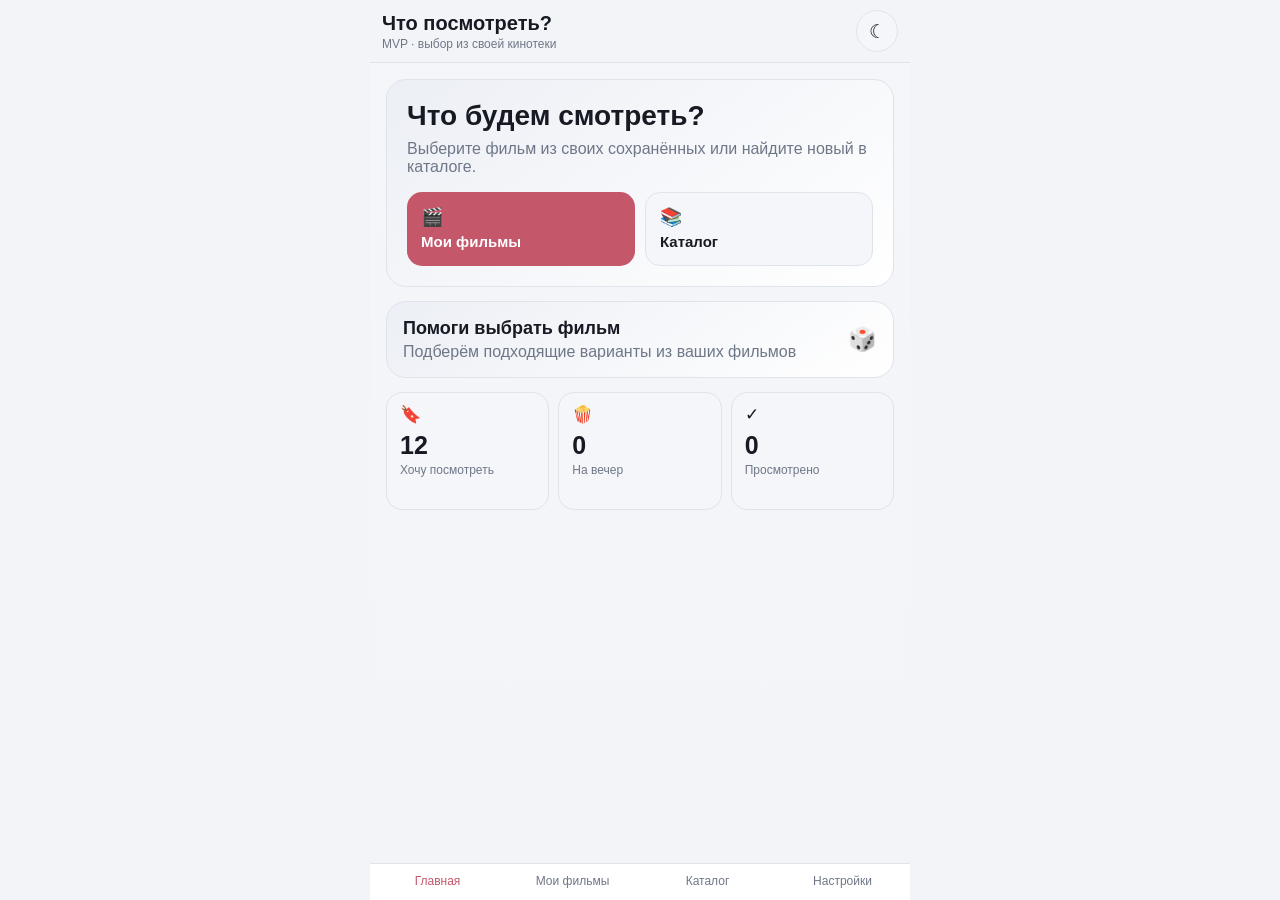
==== index.html @ a6fab8a1 "Add files via upload" ====
<!doctype html>
<html lang="ru">
<head>
<meta charset="utf-8">
<meta name="viewport" content="width=device-width,initial-scale=1,viewport-fit=cover">
<title>Что посмотреть?</title>
<style>
:root{
  --bg:#0d0f14;--panel:#171a21;--panel2:#20242d;--panel3:#262b35;
  --text:#f7f8fb;--muted:#9ca5b5;--line:#2c313c;
  --accent:#C4576A;--accentText:#ffffff;--blue:#5bc0eb;--ok:#61d98c;--danger:#ff8585;
}
html[data-theme="light"]{
  --bg:#f2f4f8;--panel:#ffffff;--panel2:#f5f6fa;--panel3:#eceff5;
  --text:#171923;--muted:#6f7787;--line:#dfe3ea;
  --accent:#C4576A;--accentText:#ffffff;--blue:#278fc4;--ok:#219a59;--danger:#d74747;
}
@media(prefers-color-scheme:light){
  html[data-theme="system"]{
    --bg:#f2f4f8;--panel:#ffffff;--panel2:#f5f6fa;--panel3:#eceff5;
    --text:#171923;--muted:#6f7787;--line:#dfe3ea;
    --accent:#C4576A;--accentText:#ffffff;--blue:#278fc4;--ok:#219a59;--danger:#d74747;
  }
}
*{box-sizing:border-box}
html,body{margin:0;min-height:100%;background:var(--bg);color:var(--text);font-family:-apple-system,BlinkMacSystemFont,"Segoe UI",Arial,sans-serif}
button,input{font:inherit}
button{cursor:pointer}
.app{max-width:540px;min-height:100vh;margin:0 auto;background:linear-gradient(180deg,var(--panel2) 0%,var(--bg) 100%)}
header{position:sticky;top:0;z-index:20;padding:10px 12px;background:color-mix(in srgb,var(--bg) 90%,transparent);backdrop-filter:blur(14px);border-bottom:1px solid var(--line)}
.topbar{display:flex;align-items:center;justify-content:space-between;gap:12px}
.brand{font-size:20px;font-weight:800}.sub{font-size:12px;color:var(--muted);margin-top:2px}
.theme-toggle{width:42px;height:42px;flex:0 0 42px;border:1px solid var(--line);border-radius:50%;background:var(--panel2);color:var(--text);font-size:19px}
main{padding:16px 16px 92px}
.screen{display:none}.screen.active{display:block}
h1,h2,h3,p{margin-top:0}
h1{font-size:28px;margin-bottom:8px}h2{font-size:24px;margin-bottom:14px}h3{font-size:18px;margin-bottom:8px}
.muted{color:var(--muted)}
.card{background:var(--panel);border:1px solid var(--line);border-radius:20px;padding:15px;margin-bottom:14px}
.hero{padding:20px;background:linear-gradient(145deg,var(--panel3),var(--panel))}
.btn{border:0;border-radius:15px;padding:13px 14px;font-weight:750;font-size:15px}
.btn.primary{background:var(--accent);color:var(--accentText)}
.btn.secondary{background:var(--panel2);color:var(--text);border:1px solid var(--line)}
.btn.full{width:100%}.btn.danger{background:transparent;color:var(--danger);border:1px solid color-mix(in srgb,var(--danger) 45%,var(--line))}
.actions{display:grid;grid-template-columns:1fr 1fr;gap:10px}
.quick-choice{display:flex;align-items:center;justify-content:space-between;gap:16px;padding:16px;background:linear-gradient(145deg,var(--panel3),var(--panel))}
.quick-choice .icon{font-size:28px}
.grid{display:grid;grid-template-columns:1fr 1fr;gap:10px}
.metric{
  width:100%;background:var(--panel2);color:var(--text);
  border:1px solid var(--line);border-radius:16px;padding:13px;
  text-align:left;cursor:pointer;
}
.metric:active{transform:scale(.985)}
.metric strong{pointer-events:none}
.metric span{pointer-events:none}
.metric strong{display:block;font-size:24px}
.nav{position:fixed;left:50%;bottom:0;transform:translateX(-50%);z-index:25;width:min(540px,100%);display:grid;grid-template-columns:repeat(4,1fr);background:color-mix(in srgb,var(--panel) 96%,transparent);backdrop-filter:blur(12px);border-top:1px solid var(--line)}
.nav button{border:0;background:transparent;color:var(--muted);padding:10px 3px 12px;font-size:12px}.nav button.active{color:var(--accent)}
.tabs{display:flex;gap:8px;overflow-x:auto;margin:0 -16px 14px;padding:0 16px 3px;scrollbar-width:none}
.tabs::-webkit-scrollbar{display:none}
.tab{flex:0 0 auto;border:1px solid var(--line);background:var(--panel2);color:var(--muted);padding:10px 14px;border-radius:999px;font-weight:700;white-space:nowrap}
.tab.active{background:var(--accent);border-color:var(--accent);color:var(--accentText)}
.searchbar{display:grid;grid-template-columns:1fr auto;gap:8px;margin-bottom:10px}
.search-wrap{position:relative}
input{width:100%;border:1px solid var(--line);background:var(--panel2);color:var(--text);border-radius:14px;padding:13px 44px 13px 13px;font-size:16px}
.clear-search{position:absolute;right:7px;top:50%;transform:translateY(-50%);width:32px;height:32px;border:0;border-radius:50%;background:transparent;color:var(--muted);font-size:22px;display:none}
.clear-search.show{display:block}
.active-filters{display:flex;gap:7px;flex-wrap:wrap;margin-bottom:12px}
.filter-pill{display:inline-flex;align-items:center;gap:6px;background:var(--panel2);border:1px solid var(--line);border-radius:999px;padding:7px 10px;font-size:12px}
.filter-pill button{border:0;background:transparent;color:var(--muted);padding:0;font-size:16px}
.movie-card{position:relative;display:grid;grid-template-columns:92px 1fr;gap:13px;align-items:start;cursor:pointer;transition:.15s ease;padding-right:48px}
.movie-card:active{transform:scale(.987)}
.poster{width:92px;aspect-ratio:2/3;border-radius:14px;padding:9px;display:flex;align-items:flex-end;font-size:12px;font-weight:800;background:linear-gradient(145deg,#40506d,#161a22);overflow:hidden}
.poster.has-image{padding:0;background:var(--panel2)}
.poster img,.detail-poster img{width:100%;height:100%;display:block;object-fit:cover}
.movie-card h3{margin-bottom:5px}
.meta{display:flex;gap:7px;flex-wrap:wrap;margin:6px 0 9px;color:var(--muted);font-size:12px}
.badge{display:inline-flex;align-items:center;gap:5px;border:1px solid var(--line);background:var(--panel2);border-radius:999px;padding:5px 8px;font-size:12px;font-weight:700}
.badge.kp{color:#D99A22}.badge.imdb{color:var(--blue)}.badge.ok{color:var(--ok)}
.status-row{display:flex;gap:7px;flex-wrap:wrap;margin-top:8px}
.result-head{display:flex;justify-content:space-between;align-items:center;gap:12px}
.empty{text-align:center;color:var(--muted);padding:28px 12px}
.detail-hero{position:relative;margin:-16px -16px 18px;height:250px;overflow:hidden;background:linear-gradient(145deg,#3b4963,#12151b)}
.detail-hero:after{content:"";position:absolute;inset:0;background:linear-gradient(180deg,transparent 25%,rgba(13,15,20,.25) 55%,var(--bg) 100%)}
.detail-poster{position:absolute;left:18px;bottom:8px;z-index:2;width:105px;aspect-ratio:2/3;border-radius:16px;padding:10px;display:flex;align-items:flex-end;font-size:12px;font-weight:800;background:linear-gradient(145deg,#4b5e7e,#171a21);border:1px solid rgba(255,255,255,.14);overflow:hidden}
.detail-poster.has-image{padding:0}
.detail-body{padding-top:3px}
.detail-title-row{display:flex;align-items:flex-start;justify-content:space-between;gap:12px}
.detail-back{position:absolute;left:18px;top:18px;z-index:4;width:48px;height:48px;border:1px solid rgba(255,255,255,.26);border-radius:50%;display:grid;place-items:center;background:rgba(23,26,33,.78);color:#fff;backdrop-filter:blur(12px);font-size:30px;line-height:1;padding:0}
.detail-back:active,.detail-sticky-back:active{transform:scale(.96)}
.detail-sticky-back{position:fixed;z-index:24;top:76px;left:max(16px,calc(50% - 254px));width:46px;height:46px;border:1px solid var(--line);border-radius:50%;display:grid;place-items:center;background:color-mix(in srgb,var(--panel) 92%,transparent);color:var(--text);backdrop-filter:blur(14px);font-size:28px;line-height:1;padding:0;opacity:0;pointer-events:none;transform:translateY(-8px);transition:opacity .16s ease,transform .16s ease}
.detail-sticky-back.show{opacity:1;pointer-events:auto;transform:translateY(0)}
@media(max-width:540px){.detail-sticky-back{left:16px}}
.bookmark-btn{width:40px;height:40px;flex:0 0 40px;border:1px solid var(--line);border-radius:50%;background:var(--panel2);color:var(--muted);display:grid;place-items:center;font-size:21px}
.bookmark-btn.saved{color:var(--accent);border-color:color-mix(in srgb,var(--accent) 55%,var(--line))}
.movie-card .bookmark-btn{position:absolute;right:10px;top:10px;width:36px;height:36px;z-index:2}
.bookmark-btn[hidden]{display:none}
.rating-links{display:flex;gap:8px;flex-wrap:wrap;margin:10px 0 14px}
.rating-link{border:1px solid var(--line);background:var(--panel2);color:var(--text);border-radius:13px;padding:9px 11px;font-weight:800;text-decoration:none}
.description{line-height:1.5}
.personal-rating{background:var(--panel2);border:1px solid var(--line);border-radius:18px;padding:15px;text-align:center;margin:14px 0;cursor:pointer}
.stars{font-size:20px;letter-spacing:1px}.stars .on{color:var(--accent)}.stars .off{color:#596170}
.external-links{display:flex;gap:8px;flex-wrap:wrap}
.external-link{display:inline-flex;align-items:center;gap:5px;text-decoration:none;color:var(--text);background:var(--panel2);border:1px solid var(--line);border-radius:999px;padding:9px 11px;font-size:13px;font-weight:700}
.rating-grid{display:grid;grid-template-columns:repeat(5,1fr);gap:7px}
.rating-grid button{border:1px solid var(--line);background:var(--panel2);color:var(--text);padding:11px 0;border-radius:11px}
.rating-grid button.active{background:var(--accent);color:var(--accentText);border-color:var(--accent)}
.toast{position:fixed;left:50%;bottom:84px;transform:translate(-50%,12px);z-index:80;display:none;opacity:0;max-width:calc(100% - 34px);padding:10px 12px 10px 14px;border-radius:13px;background:color-mix(in srgb,var(--panel3) 88%,transparent);color:var(--text);backdrop-filter:blur(12px);border:1px solid var(--line);text-align:left;transition:.2s ease;align-items:center;gap:12px}
.toast-action{border:0;background:transparent;color:var(--accent);font-weight:800;padding:5px 2px;white-space:nowrap}
.toast.show{display:block;opacity:1;transform:translate(-50%,0)}
.overlay{position:fixed;inset:0;z-index:60;display:none;background:rgba(0,0,0,.58);backdrop-filter:blur(3px)}
.overlay.open{display:block}
.sheet{position:absolute;left:0;right:0;bottom:0;max-height:90vh;overflow:auto;padding:12px 16px calc(18px + env(safe-area-inset-bottom));background:var(--panel);border-radius:28px 28px 0 0;border-top:1px solid rgba(255,255,255,.08);box-shadow:0 -18px 50px rgba(0,0,0,.36);animation:sheetIn .22s ease}
@keyframes sheetIn{from{transform:translateY(28px);opacity:.65}to{transform:translateY(0);opacity:1}}
.handle{width:42px;height:4px;border-radius:999px;background:#4f5767;margin:0 auto 14px}
.sheet-head{display:flex;align-items:center;justify-content:space-between;gap:14px;margin-bottom:10px}
.sheet-close{width:36px;height:36px;border:0;border-radius:50%;background:var(--panel2);color:var(--text);font-size:21px}
.filter-list{border:1px solid var(--line);border-radius:18px;overflow:hidden;margin:12px 0}
.filter-row{width:100%;display:flex;align-items:center;justify-content:space-between;gap:14px;border:0;border-bottom:1px solid var(--line);background:var(--panel);color:var(--text);padding:15px;text-align:left}
.filter-row:last-child{border-bottom:0}
.filter-row .value{color:var(--muted);font-size:14px;text-align:right}
.type-options{display:grid;grid-template-columns:repeat(2,1fr);gap:8px;margin:12px 0}
.choice{border:1px solid var(--line);background:var(--panel2);color:var(--text);padding:11px;border-radius:14px;font-weight:700}
.choice.active{background:var(--accent);color:var(--accentText);border-color:var(--accent)}
.sheet-actions{display:grid;grid-template-columns:.8fr 1.2fr;gap:8px;margin-top:16px}
.list-options{display:grid;gap:8px}
.list-option{width:100%;display:flex;justify-content:space-between;align-items:center;border:1px solid var(--line);background:var(--panel2);color:var(--text);border-radius:14px;padding:12px 13px;text-align:left}
.list-option.active{border-color:var(--accent);background:color-mix(in srgb,var(--accent) 10%,var(--panel2))}
.check{color:var(--accent);font-weight:900}
.year-presets{display:grid;grid-template-columns:1fr 1fr;gap:8px;margin-bottom:14px}
.year-range{display:grid;grid-template-columns:1fr 1fr;gap:10px}
.year-box label{display:block;color:var(--muted);font-size:12px;margin:0 0 6px}
.note{font-size:12px;color:var(--muted);line-height:1.45}
.catalog-item{display:grid;grid-template-columns:78px 1fr;gap:12px;align-items:start}
.catalog-item .poster{width:78px}
.theme-options{display:grid;gap:8px}
.theme-option{width:100%;display:flex;justify-content:space-between;align-items:center;border:1px solid var(--line);background:var(--panel2);color:var(--text);border-radius:14px;padding:13px}
.theme-option.active{border-color:var(--accent);background:color-mix(in srgb,var(--accent) 10%,var(--panel2))}
.confirm-text{font-size:15px;line-height:1.5;color:var(--muted)}
.enrichment-test{margin-top:14px;padding-top:14px;border-top:1px solid var(--line)}
.enrichment-test h4{margin:0 0 5px;font-size:16px}
.enrichment-status{display:none;margin-top:10px;padding:11px 12px;border:1px solid var(--line);border-radius:14px;background:var(--panel2);font-size:13px;line-height:1.45}
.enrichment-status.show{display:block}.enrichment-status.error{color:var(--danger)}
@media(max-width:380px){.actions,.grid{grid-template-columns:1fr}.searchbar{grid-template-columns:1fr}.movie-card{grid-template-columns:78px 1fr}.poster{width:78px}}

.catalog-head{display:flex;align-items:flex-start;justify-content:space-between;gap:12px;margin-bottom:12px}
.library-tabs{display:flex;gap:8px;overflow-x:auto;margin:0 -16px 14px;padding:0 16px 3px;scrollbar-width:none}
.library-tabs::-webkit-scrollbar{display:none}
.library-tab{flex:0 0 auto;border:1px solid var(--line);background:var(--panel2);color:var(--muted);padding:10px 14px;border-radius:999px;font-weight:700;white-space:nowrap}
.library-tab.active{background:var(--accent);border-color:var(--accent);color:var(--accentText)}
.library-tab[data-tab="watched"]:not(.active){opacity:.62}
.catalog-card{position:relative;display:grid;grid-template-columns:82px 1fr;gap:12px;align-items:start;cursor:pointer;padding-right:48px}
.catalog-card .poster{width:82px}
.catalog-card:active{transform:scale(.987)}
.bookmark-svg{width:20px;height:20px;display:block}
.bookmark-btn.saved .bookmark-svg path{fill:currentColor}
.bookmark-btn:not(.saved) .bookmark-svg path{fill:none}
.similar-section{margin-top:18px}
.similar-strip{display:flex;gap:10px;overflow-x:auto;margin:0 -16px;padding:0 16px 6px;scrollbar-width:none}
.similar-strip::-webkit-scrollbar{display:none}
.similar-card{position:relative;flex:0 0 132px;background:var(--panel);border:1px solid var(--line);border-radius:17px;padding:9px;cursor:pointer}
.similar-card .poster{width:100%;aspect-ratio:2/3;margin-bottom:9px}
.similar-card h4{font-size:14px;line-height:1.25;margin:0 0 6px}
.similar-card .bookmark-btn{position:absolute;right:14px;top:14px;width:34px;height:34px;background:color-mix(in srgb,var(--panel) 86%,transparent)}
.similar-meta{font-size:12px;color:var(--muted)}
.catalog-note{font-size:13px;color:var(--muted);line-height:1.4}
.toast.show{display:flex}


.bookmark-btn{
  width:40px;height:40px;flex:0 0 40px;
  border:0;background:transparent;color:var(--muted);
  display:grid;place-items:center;padding:0;
}
.bookmark-btn.saved{color:var(--accent)}
.movie-card .bookmark-btn,
.catalog-card .bookmark-btn{
  position:absolute;right:8px;top:8px;width:40px;height:40px;z-index:2;
}
.bookmark-btn:active{transform:scale(.92)}
.bookmark-svg{width:23px;height:23px;display:block}
.bookmark-svg path{stroke-width:1.7}
.list-description{
  margin:8px 0 0;color:var(--muted);
  display:-webkit-box;-webkit-line-clamp:2;-webkit-box-orient:vertical;
  overflow:hidden;line-height:1.4;
}
.genre-line{font-size:12px;color:var(--muted);margin-top:4px}
.catalog-card{
  position:relative;display:grid;grid-template-columns:92px 1fr;
  gap:13px;align-items:start;cursor:pointer;transition:.15s ease;padding-right:48px;
}
.catalog-card .poster{width:92px}
.catalog-card:active{transform:scale(.987)}
.similar-card .genre-line{min-height:30px;line-height:1.3;margin-top:5px}


.home-destinations{margin-top:16px}.home-destination{min-height:74px;display:flex;flex-direction:column;align-items:flex-start;justify-content:center;gap:7px;text-align:left}.home-destination-icon{font-size:23px;line-height:1}.home-status-grid{display:grid;grid-template-columns:repeat(3,minmax(0,1fr));gap:9px}.home-status-card{min-height:118px;display:flex;flex-direction:column;justify-content:flex-start;align-items:flex-start;gap:5px}.home-status-card strong{font-size:25px;line-height:1.05;margin-top:3px}.home-status-card .muted{font-size:12px;line-height:1.25}.home-status-icon{min-height:24px;font-size:20px;line-height:1}@media(max-width:390px){.home-status-grid{grid-template-columns:1fr}.home-status-card{min-height:auto;display:grid;grid-template-columns:28px 42px 1fr;align-items:center;padding:13px}.home-status-card strong{margin:0}}

/* Home interaction polish */
.home-destination,
.quick-choice,
.home-status-card{
  transition:
    transform .16s ease,
    background-color .16s ease,
    border-color .16s ease,
    box-shadow .16s ease;
  -webkit-tap-highlight-color:transparent;
}

.home-destination-icon{
  font-size:18px;
  line-height:1;
  min-height:18px;
}

.home-status-icon{
  font-size:17px;
  line-height:1;
  min-height:18px;
}

.quick-choice .icon{
  font-size:23px;
  line-height:1;
}

.home-destination:active,
.quick-choice:active,
.home-status-card:active{
  transform:scale(.985);
  background:color-mix(in srgb,var(--accent) 8%,var(--panel2));
  border-color:color-mix(in srgb,var(--accent) 42%,var(--line));
}

@media(hover:hover){
  .home-destination:hover,
  .quick-choice:hover,
  .home-status-card:hover{
    background:color-mix(in srgb,var(--accent) 7%,var(--panel2));
    border-color:color-mix(in srgb,var(--accent) 34%,var(--line));
    box-shadow:0 8px 22px color-mix(in srgb,var(--accent) 10%,transparent);
    transform:translateY(-1px);
  }
}

@media(prefers-reduced-motion:reduce){
  .home-destination,
  .quick-choice,
  .home-status-card{
    transition:none;
  }
}


/* Kinopoisk import */
.library-head{display:flex;align-items:flex-start;justify-content:space-between;gap:12px;margin-bottom:12px}
.library-head h2{margin-bottom:0}
.import-launch{flex:0 0 auto;padding:10px 12px;border-radius:13px;font-size:13px}
.import-form{display:grid;gap:10px;margin-top:12px}
.import-status{display:none;margin-top:12px;padding:12px 13px;border:1px solid var(--line);border-radius:14px;background:var(--panel2);font-size:13px;line-height:1.45}
.import-status.show{display:block}
.import-status.error{color:var(--danger);border-color:color-mix(in srgb,var(--danger) 42%,var(--line))}
.import-progress{display:none;align-items:center;gap:10px;margin-top:12px;color:var(--muted);font-size:13px}
.import-progress.show{display:flex}
.import-spinner{width:18px;height:18px;border:2px solid var(--line);border-top-color:var(--accent);border-radius:50%;animation:importSpin .8s linear infinite}
@keyframes importSpin{to{transform:rotate(360deg)}}
.enrichment-test{margin-top:14px;padding-top:14px;border-top:1px solid var(--line)}
.enrichment-test h4{margin:0 0 5px;font-size:16px}
.enrichment-status{display:none;margin-top:10px;padding:11px 12px;border:1px solid var(--line);border-radius:14px;background:var(--panel2);font-size:13px;line-height:1.45}
.enrichment-status.show{display:block}.enrichment-status.error{color:var(--danger)}
@media(max-width:380px){.library-head{align-items:center}.import-launch{padding:10px;font-size:12px}}

</style>
</head>
<body>
<div class="app">
<header>
  <div class="topbar">
    <div>
      <div class="brand">Что посмотреть?</div>
      <div class="sub">MVP · выбор из своей кинотеки</div>
    </div>
    <button id="quickThemeToggle" class="theme-toggle" aria-label="Переключить тему">☾</button>
  </div>
</header>

<main>
<section id="home" class="screen active">
  <div class="card hero">
    <h1>Что будем смотреть?</h1>
    <p class="muted">Выберите фильм из своих сохранённых или найдите новый в каталоге.</p>
    <div class="actions home-destinations">
      <button class="btn primary home-destination" data-go="library"><span class="home-destination-icon">🎬</span><span>Мои фильмы</span></button>
      <button class="btn secondary home-destination" data-go="catalog"><span class="home-destination-icon">📚</span><span>Каталог</span></button>
    </div>
  </div>
  <button id="quickChoiceBtn" class="card quick-choice" style="width:100%;color:var(--text);text-align:left;border:1px solid var(--line)">
    <div><h3 style="margin-bottom:4px">Помоги выбрать фильм</h3><div class="muted">Подберём подходящие варианты из ваших фильмов</div></div>
    <div class="icon">🎲</div>
  </button>
  <div class="home-status-grid">
    <button class="metric home-status-card" data-home-library-tab="watchlist"><span class="home-status-icon">🔖</span><strong id="watchlistCount">0</strong><span class="muted">Хочу посмотреть</span></button>
    <button class="metric home-status-card" data-home-library-tab="tonight"><span class="home-status-icon">🍿</span><strong id="tonightCount">0</strong><span class="muted">На вечер</span></button>
    <button class="metric home-status-card" data-home-library-tab="watched"><span class="home-status-icon">✓</span><strong id="watchedCount">0</strong><span class="muted">Просмотрено</span></button>
  </div>
</section>

<section id="library" class="screen">
  <div class="library-head">
    <h2>Мои фильмы</h2>
    <button id="openImport" class="btn secondary import-launch">Импорт</button>
  </div>
  <div class="library-tabs">
    <button class="library-tab active" data-tab="watchlist">Хочу посмотреть</button>
    <button class="library-tab" data-tab="tonight">На вечер</button>
    <button class="library-tab" data-tab="watched">Просмотрено</button>
  </div>

  <div class="searchbar">
    <div class="search-wrap">
      <input id="searchInput" placeholder="Поиск по названию">
      <button id="clearSearch" class="clear-search" aria-label="Очистить поиск">×</button>
    </div>
    <button id="openFilters" class="btn secondary">Фильтры <span id="filterCount"></span></button>
  </div>

  <div id="activeFilters" class="active-filters"></div>

  <div class="card result-head">
    <div>
      <strong id="resultCount">Найдено 0 фильмов</strong>
      <div class="note">По вашим фильмам</div>
    </div>
  </div>

  <div id="movieList"></div>
</section>

<button id="detailStickyBack" class="detail-sticky-back" aria-label="Вернуться назад">←</button>

<section id="detail" class="screen">
  <div class="detail-hero" id="detailBackdrop">
    <button id="detailHeroBack" class="detail-back" aria-label="Вернуться назад">←</button>
    <div class="detail-poster" id="detailPoster">ФИЛЬМ</div>
  </div>
  <div class="detail-body">
    <div class="detail-title-row">
      <h2 id="detailTitle">Название</h2>
      <button id="detailBookmarkBtn" class="bookmark-btn" aria-label="Добавить в «Хочу посмотреть»"></button>
    </div>
    <div id="detailMeta" class="meta"></div>
    <div class="rating-links">
      <a id="kpLink" class="rating-link" target="_blank" rel="noopener">КП 0.0</a>
      <a id="imdbLink" class="rating-link" target="_blank" rel="noopener">IMDb 0.0</a>
    </div>
    <p id="detailDesc" class="description"></p>
    <div id="detailStatus" class="status-row"></div>

    <div id="personalRating" class="personal-rating" style="display:none">
      <div class="note">Моя оценка</div>
      <div id="personalStars" class="stars" style="margin-top:5px"></div>
      <div id="personalRatingValue" style="font-size:22px;font-weight:800;margin-top:6px"></div>
      <div class="note" style="margin-top:4px">Нажмите, чтобы изменить</div>
    </div>

    <button id="tonightBtn" class="btn primary full" style="margin-top:14px">🌙 На вечер</button>
    <button id="cancelTonightBtn" class="btn secondary full" style="display:none;margin-top:8px">Отменить выбор</button>
    <button id="markWatchedBtn" class="btn primary full" style="display:none;margin-top:8px">✓ Отметить просмотренным</button>

    <div class="card" style="margin-top:16px">
      <h3>Подробнее</h3>
      <div class="external-links">
        <a id="kpMoreLink" class="external-link" target="_blank" rel="noopener">Кинопоиск ↗</a>
        <a id="imdbMoreLink" class="external-link" target="_blank" rel="noopener">IMDb ↗</a>
        <a id="trailerLink" class="external-link" target="_blank" rel="noopener">Трейлер ↗</a>
      </div>
    </div>

    <section class="similar-section">
      <h3>Похожие фильмы</h3>
      <div id="similarList" class="similar-strip"></div>
    </section>

    <button id="detailReturnBtn" class="btn secondary full">Вернуться назад</button>
  </div>
</section>

<section id="catalog" class="screen">
  <div class="catalog-head">
    <div>
      <h2 style="margin-bottom:4px">Каталог</h2>
      <div class="catalog-note">Найдите фильм или сериал и добавьте его в «Мои фильмы».</div>
    </div>
  </div>

  <div class="searchbar">
    <div class="search-wrap">
      <input id="catalogSearchInput" placeholder="Найти фильм или сериал">
      <button id="clearCatalogSearch" class="clear-search" aria-label="Очистить поиск">×</button>
    </div>
    <button id="openCatalogFilters" class="btn secondary">Фильтры <span id="catalogFilterCount"></span></button>
  </div>

  <div id="catalogActiveFilters" class="active-filters"></div>

  <div class="card result-head">
    <div>
      <strong id="catalogResultCount">Найдено 0 фильмов</strong>
      <div class="note">По общему каталогу</div>
    </div>
  </div>

  <div id="catalogList"></div>
</section>

<section id="rate" class="screen">
  <h2>Оценить фильм</h2>
  <div class="card">
    <h3 id="rateTitle">Название</h3>
    <p class="muted">Поставьте личную оценку по десятибалльной шкале.</p>
    <div id="ratingGrid" class="rating-grid"></div>
    <div id="ratingPreview" class="personal-rating" style="display:none">
      <div id="ratingStars" class="stars"></div>
      <div id="ratingValue" style="font-size:22px;font-weight:800;margin-top:6px"></div>
    </div>
    <button id="saveRatingBtn" class="btn primary full" style="margin-top:12px">Сохранить</button>
    <button id="cancelRatingBtn" class="btn secondary full" style="margin-top:8px">Отмена</button>
  </div>
</section>
</main>

<nav class="nav">
  <button data-screen="home" class="active">Главная</button>
  <button data-screen="library">Мои фильмы</button>
  <button data-screen="catalog">Каталог</button>
  <button id="settingsBtn">Настройки</button>
</nav>

<div id="filterOverlay" class="overlay">
  <div class="sheet">
    <div class="handle"></div>
    <div class="sheet-head">
      <div>
        <h3 style="margin-bottom:3px">Фильтры</h3>
        <div class="note">Настройте выбор из списка</div>
      </div>
      <button class="sheet-close" data-close="filterOverlay">×</button>
    </div>

    <div class="type-options" id="typeOptions">
      <button class="choice active" data-value="all">Все типы</button>
      <button class="choice" data-value="film">Фильмы</button>
      <button class="choice" data-value="series">Сериалы</button>
      <button class="choice" data-value="mini">Мини-сериалы</button>
    </div>

    <div class="filter-list">
      <button class="filter-row" id="openGenres">
        <span>Жанры</span><span class="value" id="genreValue">Не выбраны ›</span>
      </button>
      <button class="filter-row" id="openRatingFilter">
        <span>Рейтинг Кинопоиска</span><span class="value" id="ratingFilterValue">От 6.0 ›</span>
      </button>
      <button class="filter-row" id="openYearFilter">
        <span>Год выпуска</span><span class="value" id="yearFilterValue">Любой ›</span>
      </button>
    </div>

    <div class="sheet-actions">
      <button id="resetFilters" class="btn secondary">Сбросить</button>
      <button id="applyFilters" class="btn primary">Показать <span id="previewCount">0</span></button>
    </div>
  </div>
</div>

<div id="genreOverlay" class="overlay">
  <div class="sheet">
    <div class="handle"></div>
    <div class="sheet-head">
      <div><h3 style="margin-bottom:3px">Жанры</h3><div class="note">Можно выбрать несколько</div></div>
      <button class="sheet-close" data-close="genreOverlay">×</button>
    </div>
    <input id="genreSearch" placeholder="Поиск жанра" style="margin-bottom:12px">
    <div id="genreList" class="list-options"></div>
    <button id="saveGenres" class="btn primary full" style="margin-top:14px">Готово</button>
  </div>
</div>

<div id="ratingOverlay" class="overlay">
  <div class="sheet">
    <div class="handle"></div>
    <div class="sheet-head">
      <div><h3 style="margin-bottom:3px">Минимальный рейтинг</h3><div class="note">Источник — Кинопоиск</div></div>
      <button class="sheet-close" data-close="ratingOverlay">×</button>
    </div>
    <div id="ratingFilterList" class="list-options"></div>
  </div>
</div>

<div id="yearOverlay" class="overlay">
  <div class="sheet">
    <div class="handle"></div>
    <div class="sheet-head">
      <div><h3 style="margin-bottom:3px">Год выпуска</h3><div class="note">Быстрый вариант или точный диапазон</div></div>
      <button class="sheet-close" data-close="yearOverlay">×</button>
    </div>

    <div id="yearPresets" class="year-presets"></div>

    <div class="card" style="margin:0">
      <h3>Свой диапазон</h3>
      <div class="year-range">
        <div class="year-box">
          <label for="yearFrom">От</label>
          <input id="yearFrom" inputmode="numeric" placeholder="1990">
        </div>
        <div class="year-box">
          <label for="yearTo">До</label>
          <input id="yearTo" inputmode="numeric" placeholder="2026">
        </div>
      </div>
      <button id="saveYearRange" class="btn primary full" style="margin-top:12px">Применить диапазон</button>
    </div>
  </div>
</div>



<div id="importOverlay" class="overlay">
  <div class="sheet">
    <div class="handle"></div>
    <div class="sheet-head">
      <div><h3 style="margin-bottom:3px">Импорт из Кинопоиска</h3><div class="note">Добавим фильмы из публичного списка «Буду смотреть»</div></div>
      <button class="sheet-close" data-close="importOverlay">×</button>
    </div>
    <div class="import-form">
      <input id="kinopoiskImportUrl" inputmode="url" autocomplete="url" value="https://www.kinopoisk.ru/user/1555709/movies/list/type/3575/" placeholder="Ссылка на публичный список">
      <button id="startKinopoiskImport" class="btn primary full">Импортировать</button>
    </div>
    <div id="importProgress" class="import-progress"><span class="import-spinner"></span><span id="importProgressText">Запускаем импорт…</span></div>
    <div id="importStatus" class="import-status"></div>
    <p class="note" style="margin:12px 2px 0">Первый полный импорт может занять 7–10 минут. Не закрывайте страницу; если импорт прервётся, приложение продолжит с сохранённого места. Логин и пароль не требуются.</p>
    <div class="enrichment-test">
      <h4>Тест полных карточек</h4>
      <p class="note">Загрузим постеры, описания, жанры и рейтинги только для 30 импортированных позиций. Это проверка поставщика данных, а не массовая загрузка всей кинотеки.</p>
      <button id="startEnrichmentTest" class="btn secondary full">Загрузить данные для 30 фильмов</button>
      <div id="enrichmentStatus" class="enrichment-status"></div>
    </div>
  </div>
</div>

<div id="settingsOverlay" class="overlay">
  <div class="sheet">
    <div class="handle"></div>
    <div class="sheet-head">
      <div><h3 style="margin-bottom:3px">Оформление</h3><div class="note">Выберите удобную тему</div></div>
      <button class="sheet-close" data-close="settingsOverlay">×</button>
    </div>
    <div class="theme-options">
      <button class="theme-option" data-theme-choice="system"><span>Как на устройстве</span><span class="check"></span></button>
      <button class="theme-option" data-theme-choice="light"><span>Светлая</span><span class="check"></span></button>
      <button class="theme-option" data-theme-choice="dark"><span>Тёмная</span><span class="check"></span></button>
    </div>
  </div>
</div>

<div id="toast" class="toast" aria-live="polite"><span id="toastText"></span><button id="toastAction" class="toast-action" hidden></button></div>
</div>

<script>
const seedMovies=[
{id:'m1',title:'Синистер',type:'film',genres:['Ужасы','Триллер'],kp:7.0,imdb:6.8,year:2012,time:'1 ч 50 мин',desc:'Писатель переезжает с семьёй в новый дом и обнаруживает старые записи жестоких убийств.',kpUrl:'https://www.kinopoisk.ru/index.php?kp_query=%D0%A1%D0%B8%D0%BD%D0%B8%D1%81%D1%82%D0%B5%D1%80',imdbUrl:'https://www.imdb.com/title/tt1922777/',trailer:'https://www.youtube.com/results?search_query=Синистер+трейлер'},
{id:'m2',title:'Два, три, демон, приди!',type:'film',genres:['Ужасы','Триллер'],kp:7.2,imdb:7.1,year:2023,time:'1 ч 35 мин',desc:'Подростки находят способ вызывать духов с помощью загадочной руки, но нарушают правила.',kpUrl:'https://www.kinopoisk.ru/index.php?kp_query=%D0%94%D0%B2%D0%B0%2C%20%D1%82%D1%80%D0%B8%2C%20%D0%B4%D0%B5%D0%BC%D0%BE%D0%BD%2C%20%D0%BF%D1%80%D0%B8%D0%B4%D0%B8%21',imdbUrl:'https://www.imdb.com/title/tt10638522/',trailer:'https://www.youtube.com/results?search_query=Два+три+демон+приди+трейлер'},
{id:'m3',title:'Чёрный телефон',type:'film',genres:['Ужасы','Триллер'],kp:7.1,imdb:6.9,year:2021,time:'1 ч 43 мин',desc:'Похищенный мальчик слышит голоса прежних жертв через отключённый телефон.',kpUrl:'https://www.kinopoisk.ru/index.php?kp_query=%D0%A7%D1%91%D1%80%D0%BD%D1%8B%D0%B9%20%D1%82%D0%B5%D0%BB%D0%B5%D1%84%D0%BE%D0%BD',imdbUrl:'https://www.imdb.com/title/tt7144666/',trailer:'https://www.youtube.com/results?search_query=Чёрный+телефон+трейлер'},
{id:'m4',title:'Интерстеллар',type:'film',genres:['Фантастика','Драма'],kp:8.7,imdb:8.7,year:2014,time:'2 ч 49 мин',desc:'Команда исследователей отправляется через космос в поисках нового дома для человечества.',kpUrl:'https://www.kinopoisk.ru/index.php?kp_query=%D0%98%D0%BD%D1%82%D0%B5%D1%80%D1%81%D1%82%D0%B5%D0%BB%D0%BB%D0%B0%D1%80',imdbUrl:'https://www.imdb.com/title/tt0816692/',trailer:'https://www.youtube.com/results?search_query=Интерстеллар+трейлер'},
{id:'m5',title:'Достать ножи',type:'film',genres:['Детектив','Комедия'],kp:8.1,imdb:7.9,year:2019,time:'2 ч 10 мин',desc:'Частный детектив расследует загадочную смерть главы большой семьи.',kpUrl:'https://www.kinopoisk.ru/index.php?kp_query=%D0%94%D0%BE%D1%81%D1%82%D0%B0%D1%82%D1%8C%20%D0%BD%D0%BE%D0%B6%D0%B8',imdbUrl:'https://www.imdb.com/title/tt8946378/',trailer:'https://www.youtube.com/results?search_query=Достать+ножи+трейлер'},
{id:'m6',title:'Паразиты',type:'film',genres:['Триллер','Драма'],kp:8.1,imdb:8.5,year:2019,time:'2 ч 12 мин',desc:'Бедная семья постепенно внедряется в жизнь обеспеченных людей.',kpUrl:'https://www.kinopoisk.ru/index.php?kp_query=%D0%9F%D0%B0%D1%80%D0%B0%D0%B7%D0%B8%D1%82%D1%8B',imdbUrl:'https://www.imdb.com/title/tt6751668/',trailer:'https://www.youtube.com/results?search_query=Паразиты+трейлер'},
{id:'m7',title:'Убийства в одном здании',type:'series',genres:['Комедия','Детектив'],kp:8.0,imdb:8.1,year:2021,time:'4 сезона',desc:'Трое соседей расследуют убийство и записывают собственный подкаст.',kpUrl:'https://www.kinopoisk.ru/index.php?kp_query=%D0%A3%D0%B1%D0%B8%D0%B9%D1%81%D1%82%D0%B2%D0%B0%20%D0%B2%20%D0%BE%D0%B4%D0%BD%D0%BE%D0%BC%20%D0%B7%D0%B4%D0%B0%D0%BD%D0%B8%D0%B8',imdbUrl:'https://www.imdb.com/title/tt12851524/',trailer:'https://www.youtube.com/results?search_query=Убийства+в+одном+здании+трейлер'},
{id:'m8',title:'Тьма',type:'series',genres:['Фантастика','Триллер'],kp:8.1,imdb:8.7,year:2017,time:'3 сезона',desc:'Исчезновение ребёнка раскрывает тайны нескольких поколений небольшого города.',kpUrl:'https://www.kinopoisk.ru/index.php?kp_query=%D0%A2%D1%8C%D0%BC%D0%B0',imdbUrl:'https://www.imdb.com/title/tt5753856/',trailer:'https://www.youtube.com/results?search_query=Тьма+сериал+трейлер'},
{id:'m9',title:'Чернобыль',type:'mini',genres:['Драма'],kp:8.8,imdb:9.3,year:2019,time:'5 серий',desc:'История аварии на Чернобыльской АЭС и людей, которые боролись с её последствиями.',kpUrl:'https://www.kinopoisk.ru/index.php?kp_query=%D0%A7%D0%B5%D1%80%D0%BD%D0%BE%D0%B1%D1%8B%D0%BB%D1%8C',imdbUrl:'https://www.imdb.com/title/tt7366338/',trailer:'https://www.youtube.com/results?search_query=Чернобыль+сериал+трейлер'},
{id:'m10',title:'Оленёнок',type:'mini',genres:['Драма','Триллер'],kp:7.4,imdb:7.7,year:2024,time:'7 серий',desc:'Случайная доброта превращается в навязчивое преследование.',kpUrl:'https://www.kinopoisk.ru/index.php?kp_query=%D0%9E%D0%BB%D0%B5%D0%BD%D1%91%D0%BD%D0%BE%D0%BA',imdbUrl:'https://www.imdb.com/title/tt13649112/',trailer:'https://www.youtube.com/results?search_query=Оленёнок+сериал+трейлер'},
{id:'m11',title:'Субстанция',type:'film',genres:['Ужасы','Драма'],kp:7.3,imdb:7.2,year:2024,time:'2 ч 21 мин',desc:'Звезда телевидения пробует препарат, создающий более молодую версию самой себя.',kpUrl:'https://www.kinopoisk.ru/index.php?kp_query=%D0%A1%D1%83%D0%B1%D1%81%D1%82%D0%B0%D0%BD%D1%86%D0%B8%D1%8F',imdbUrl:'https://www.imdb.com/title/tt17526714/',trailer:'https://www.youtube.com/results?search_query=Субстанция+трейлер'},
{id:'m12',title:'Носферату',type:'film',genres:['Ужасы','Драма'],kp:7.2,imdb:7.2,year:2024,time:'2 ч 12 мин',desc:'Древний вампир преследует молодую женщину и несёт ужас в её город.',kpUrl:'https://www.kinopoisk.ru/index.php?kp_query=%D0%9D%D0%BE%D1%81%D1%84%D0%B5%D1%80%D0%B0%D1%82%D1%83',imdbUrl:'https://www.imdb.com/title/tt5040012/',trailer:'https://www.youtube.com/results?search_query=Носферату+2024+трейлер'}
,
{id:'m13',title:'Дюна: Часть вторая',type:'film',genres:['Фантастика','Драма'],kp:8.2,imdb:8.5,year:2024,time:'2 ч 46 мин',desc:'Пол Атрейдес объединяется с фременами и готовится отомстить заговорщикам, уничтожившим его семью.',kpUrl:'https://www.kinopoisk.ru/index.php?kp_query=%D0%94%D1%8E%D0%BD%D0%B0%3A%20%D0%A7%D0%B0%D1%81%D1%82%D1%8C%20%D0%B2%D1%82%D0%BE%D1%80%D0%B0%D1%8F',imdbUrl:'https://www.imdb.com/title/tt15239678/',trailer:'https://www.youtube.com/results?search_query=Дюна+Часть+вторая+трейлер'},
{id:'m14',title:'Микки 17',type:'film',genres:['Фантастика','Комедия'],kp:6.8,imdb:6.8,year:2025,time:'2 ч 17 мин',desc:'Участник космической экспедиции после каждой гибели получает новое тело и продолжает опасную работу.',kpUrl:'https://www.kinopoisk.ru/index.php?kp_query=%D0%9C%D0%B8%D0%BA%D0%BA%D0%B8%2017',imdbUrl:'https://www.imdb.com/title/tt12299608/',trailer:'https://www.youtube.com/results?search_query=Микки+17+трейлер'}
];

const IMPORTED_MOVIES_KEY='movieAppImportedMoviesV1';
const STATES_KEY='movieAppStatesV1';
function readLocalJson(key,fallback){
  try{const value=JSON.parse(localStorage.getItem(key));return value??fallback}catch{return fallback}
}
function normalizeImportedMovie(item){
  const kinopoiskId=String(item.kinopoiskId||item.externalId||'').trim();
  const title=String(item.title||'Без названия').trim();
  const type=['series','mini'].includes(item.type)?item.type:'film';
  const year=Number(item.year)||null;
  return {
    id:'kp_'+kinopoiskId,kinopoiskId,title,type,genres:Array.isArray(item.genres)?item.genres:[],
    countries:Array.isArray(item.countries)?item.countries:[],
    kp:Number(item.kp)>0?Number(item.kp):null,
    imdb:Number(item.imdb)>0?Number(item.imdb):null,
    year,time:String(item.time||''),
    desc:String(item.desc||'Импортировано из публичного списка Кинопоиска. Полные данные будут добавлены после подключения каталога.'),
    posterUrl:String(item.posterUrl||''),backdropUrl:String(item.backdropUrl||''),originalTitle:String(item.originalTitle||''),
    kpUrl:String(item.kpUrl||('https://www.kinopoisk.ru/'+(type==='series'?'series':'film')+'/'+kinopoiskId+'/')),
    imdbUrl:String(item.imdbUrl||''),trailer:String(item.trailer||('https://www.youtube.com/results?search_query='+encodeURIComponent(title+' трейлер'))),
    enrichedAt:item.enrichedAt||null,imported:true
  };
}
const importedMovies=readLocalJson(IMPORTED_MOVIES_KEY,[]).map(normalizeImportedMovie).filter(m=>m.kinopoiskId);
let movies=[...seedMovies,...importedMovies.filter(item=>!seedMovies.some(seed=>seed.kinopoiskId&&seed.kinopoiskId===item.kinopoiskId))];
let genres=[...new Set(movies.flatMap(m=>m.genres))].sort();
const savedStates=readLocalJson(STATES_KEY,{});
const states=Object.fromEntries(movies.map(m=>{
  const fallback={status:['m13','m14'].includes(m.id)?'none':'watchlist',forTonight:false,userRating:null,watchedDate:null};
  const saved=savedStates[m.id]||{};
  return [m.id,{...fallback,...saved,forTonight:Boolean(saved.forTonight)}];
}));
function persistStates(){localStorage.setItem(STATES_KEY,JSON.stringify(states))}
function persistImportedMovies(){
  localStorage.setItem(IMPORTED_MOVIES_KEY,JSON.stringify(movies.filter(m=>m.imported).map(m=>({kinopoiskId:m.kinopoiskId,title:m.title,originalTitle:m.originalTitle,year:m.year,type:m.type,genres:m.genres,countries:m.countries,kp:m.kp,imdb:m.imdb,time:m.time,desc:m.desc,posterUrl:m.posterUrl,backdropUrl:m.backdropUrl,kpUrl:m.kpUrl,imdbUrl:m.imdbUrl,trailer:m.trailer,enrichedAt:m.enrichedAt}))));
}
let currentId=null,activeTab='watchlist',selectedRating=null,currentFilterContext='library';
let detailOrigin=null;
let restoringDetailOrigin=false;
let libraryFilters={types:[],genres:[],rating:6,yearFrom:null,yearTo:null,yearLabel:'Любой'};
let catalogFilters={types:[],genres:[],rating:6,yearFrom:null,yearTo:null,yearLabel:'Любой'};
let catalogResults=[];
let catalogLoading=false;
let catalogSearchTimer=null;
let filters=libraryFilters;
let draft=structuredClone(filters);
let draftGenres=[];

const $=s=>document.querySelector(s),$$=s=>[...document.querySelectorAll(s)];
const typeLabel=t=>t==='film'?'Фильм':t==='series'?'Сериал':'Мини-сериал';
const ratingText=value=>Number.isFinite(value)?value.toFixed(1):'—';
const yearText=value=>value||'Год не указан';
const bookmarkIcon=saved=>`<svg class="bookmark-svg" viewBox="0 0 24 24" aria-hidden="true"><path d="M6.75 4.5A1.75 1.75 0 0 1 8.5 2.75h7A1.75 1.75 0 0 1 17.25 4.5v16l-5.25-3.35-5.25 3.35v-16Z" stroke="currentColor" stroke-width="1.8" stroke-linejoin="round"/></svg>`;
const escapeHtml=value=>String(value??'').replace(/[&<>"']/g,char=>({'&':'&amp;','<':'&lt;','>':'&gt;','"':'&quot;',"'":'&#39;'}[char]));
const posterMarkup=m=>m.posterUrl?`<div class="poster has-image"><img src="${escapeHtml(m.posterUrl)}" alt="Постер: ${escapeHtml(m.title)}" loading="lazy"></div>`:`<div class="poster">${escapeHtml(m.title.toUpperCase())}</div>`;
const currentFilters=()=>currentFilterContext==='catalog'?catalogFilters:libraryFilters;
const setCurrentFilters=value=>{
  if(currentFilterContext==='catalog')catalogFilters=value;
  else libraryFilters=value;
  filters=value;
};


function openLibraryTab(tab){
  activeTab=tab;
  $$('.library-tab').forEach(button=>{
    button.classList.toggle('active',button.dataset.tab===tab);
  });
  go('library');
}
function activeScreenId(){
  return $('.screen.active')?.id||'home';
}
function go(id,{scrollTop=0,behavior='smooth'}={}){
  $$('.screen').forEach(s=>s.classList.remove('active'));
  $('#'+id).classList.add('active');
  const navScreen=id==='detail'?(detailOrigin?.screen||'library'):id;
  $$('.nav button[data-screen]').forEach(b=>b.classList.toggle('active',b.dataset.screen===navScreen));
  if(id==='library')renderLibrary();
  if(id==='catalog')renderCatalog();
  requestAnimationFrame(()=>window.scrollTo({top:scrollTop,behavior}));
  updateStickyDetailBack();
}
function detailReturnLabel(screen){
  if(screen==='catalog')return 'Вернуться в каталог';
  if(screen==='library')return 'Вернуться в «Мои фильмы»';
  if(screen==='settings')return 'Вернуться в настройки';
  return 'Вернуться на главную';
}
function captureDetailOrigin(){
  const screen=activeScreenId();
  if(screen==='detail')return;
  detailOrigin={
    screen:['home','library','catalog','settings'].includes(screen)?screen:'home',
    scrollY:window.scrollY,
    catalogQuery:$('#catalogSearchInput')?.value||'',
    libraryQuery:$('#searchInput')?.value||''
  };
}
function performDetailReturn(){
  const origin=detailOrigin||{screen:'library',scrollY:0};
  restoringDetailOrigin=true;
  if(origin.catalogQuery!=null&&$('#catalogSearchInput'))$('#catalogSearchInput').value=origin.catalogQuery;
  if(origin.libraryQuery!=null&&$('#searchInput'))$('#searchInput').value=origin.libraryQuery;
  go(origin.screen,{scrollTop:origin.scrollY||0,behavior:'auto'});
  restoringDetailOrigin=false;
}
function returnFromDetail(){
  if(history.state?.appScreen==='detail')history.back();
  else performDetailReturn();
}
function updateStickyDetailBack(){
  const show=activeScreenId()==='detail'&&window.scrollY>170;
  $('#detailStickyBack')?.classList.toggle('show',show);
}
function openOverlay(id){$('#'+id).classList.add('open')}
function closeOverlay(id){$('#'+id).classList.remove('open')}
function showToast(text,actionLabel=null,action=null){
  const t=$('#toast'),textEl=$('#toastText'),actionBtn=$('#toastAction');
  textEl.textContent=text;
  actionBtn.hidden=!actionLabel;
  actionBtn.textContent=actionLabel||'';
  actionBtn.onclick=()=>{
    if(action)action();
    hideToast();
  };
  t.style.display='flex';
  requestAnimationFrame(()=>t.classList.add('show'));
  clearTimeout(window.toastTimer);
  window.toastTimer=setTimeout(hideToast,2600);
}
function hideToast(){
  const t=$('#toast');
  t.classList.remove('show');
  setTimeout(()=>t.style.display='none',200);
}
function visibleMovies(f=libraryFilters){
  const q=$('#searchInput').value.trim().toLowerCase();
  return movies.filter(m=>{
    const st=states[m.id];
    const genrePass=!f.genres.length||f.genres.some(g=>m.genres.includes(g));
    const yearPass=(!f.yearFrom||m.year>=f.yearFrom)&&(!f.yearTo||m.year<=f.yearTo);
    const typePass=!f.types.length||f.types.includes(m.type);
    const tabPass=activeTab==='tonight'?st.status==='watchlist'&&st.forTonight:st.status===activeTab;
    return tabPass&&(!q||m.title.toLowerCase().includes(q))&&typePass&&genrePass&&(m.kp==null||m.kp>=f.rating)&&yearPass;
  });
}
function visibleCatalogMovies(f=catalogFilters){
  return catalogResults.filter(m=>{
    const genrePass=!f.genres.length||f.genres.some(g=>m.genres.includes(g));
    const yearPass=(!f.yearFrom||m.year>=f.yearFrom)&&(!f.yearTo||m.year<=f.yearTo);
    const typePass=!f.types.length||f.types.includes(m.type);
    return typePass&&genrePass&&(m.kp==null||m.kp>=f.rating)&&yearPass;
  });
}
function catalogMovieFromApi(item){
  return normalizeImportedMovie({...item,enrichedAt:item.enrichedAt||new Date().toISOString()});
}
function ensureCatalogMovieLocal(movie){
  let local=movies.find(item=>item.id===movie.id||String(item.kinopoiskId||'')===String(movie.kinopoiskId||''));
  if(local)return local;
  local={...movie,imported:true};
  movies.push(local);
  states[local.id]={status:'none',forTonight:false,userRating:null,watchedDate:null};
  genres=[...new Set(movies.flatMap(item=>item.genres))].sort();
  persistImportedMovies();
  persistStates();
  return local;
}
async function searchSharedCatalog(){
  const q=$('#catalogSearchInput').value.trim();
  $('#clearCatalogSearch').classList.toggle('show',q.length>0);
  if(q.length<2){
    catalogResults=[];
    catalogLoading=false;
    renderCatalog();
    return;
  }
  catalogLoading=true;
  renderCatalog();
  try{
    const response=await fetch('/api/catalog-search?q='+encodeURIComponent(q)+'&limit=30',{cache:'no-store'});
    const data=await response.json().catch(()=>({}));
    if(!response.ok)throw new Error(data.error||'Не удалось выполнить поиск.');
    catalogResults=(Array.isArray(data.items)?data.items:[]).map(catalogMovieFromApi);
  }catch(error){
    catalogResults=[];
    showToast(error.message||'Ошибка поиска по каталогу');
  }finally{
    catalogLoading=false;
    renderCatalog();
  }
}
function renderLibrary(){
  const list=visibleMovies(libraryFilters);
  $('#movieList').innerHTML=list.map(m=>{
    const st=states[m.id];
    const status=[
      st.status==='watchlist'&&st.forTonight?'<span class="badge ok">🌙 На вечер</span>':'',
      st.status==='watched'?'<span class="badge ok">✓ Просмотрено</span>':'',
      st.userRating!=null?'<span class="badge" data-edit-rating="'+m.id+'">Моя '+st.userRating+'/10</span>':''
    ].join('');
    const canBookmark=['none','watchlist'].includes(st.status);
    const saved=st.status==='watchlist';
    return `<article class="card movie-card" data-open="${m.id}">
      <button class="bookmark-btn ${saved?'saved':''}" data-bookmark="${m.id}" ${canBookmark?'':'hidden'} aria-label="${saved?'Удалить из «Хочу посмотреть»':'Добавить в «Хочу посмотреть»'}">${bookmarkIcon(saved)}</button>
      ${posterMarkup(m)}
      <div>
        <h3>${m.title}</h3>
        <div class="meta">
          <span class="badge kp" data-external="${m.kpUrl}">КП ${ratingText(m.kp)}</span>
          ${m.imdbUrl?`<span class="badge imdb" data-external="${m.imdbUrl}">IMDb ${ratingText(m.imdb)}</span>`:''}
        </div>
        <div class="meta"><span>${yearText(m.year)}</span><span>${typeLabel(m.type)}</span><span>${m.time}</span></div>
        <div class="genre-line">${m.genres.slice(0,2).join(' · ')}</div>
        <p class="list-description">${m.desc}</p>
        <div class="status-row">${status}</div>
      </div>
    </article>`;
  }).join('')||'<div class="card empty">По выбранным условиям ничего не найдено.</div>';

  const n=list.length;
  $('#resultCount').textContent='Найдено '+n+' '+(n===1?'фильм':n>=2&&n<=4?'фильма':'фильмов');
  $('#watchlistCount').textContent=movies.filter(m=>states[m.id].status==='watchlist').length;
  $('#tonightCount').textContent=movies.filter(m=>states[m.id].status==='watchlist'&&states[m.id].forTonight).length;
  $('#watchedCount').textContent=movies.filter(m=>states[m.id].status==='watched').length;
  renderLibraryActiveFilters();

  $$('[data-open]').forEach(el=>el.addEventListener('click',()=>openMovie(el.dataset.open)));
  $$('[data-bookmark]').forEach(el=>el.addEventListener('click',e=>{e.stopPropagation();toggleWatchlist(el.dataset.bookmark)}));
  $$('[data-external]').forEach(el=>el.addEventListener('click',e=>{e.stopPropagation();window.open(el.dataset.external,'_blank')}));
  $$('[data-edit-rating]').forEach(el=>el.addEventListener('click',e=>{e.stopPropagation();openRating(el.dataset.editRating)}));
}
function filterItems(f){
  const items=[];
  if(f.types.length)items.push(['types',f.types.map(typeLabel).join(', ')]);
  if(f.genres.length)items.push(['genres',f.genres.length===1?f.genres[0]:f.genres[0]+' +'+(f.genres.length-1)]);
  if(f.rating!==6)items.push(['rating','КП '+f.rating.toFixed(1)+'+']);
  if(f.yearFrom||f.yearTo)items.push(['year',f.yearLabel]);
  return items;
}
function clearFilter(f,key){
  const next=structuredClone(f);
  if(key==='types')next.types=[];
  if(key==='genres')next.genres=[];
  if(key==='rating')next.rating=6;
  if(key==='year'){next.yearFrom=null;next.yearTo=null;next.yearLabel='Любой'}
  return next;
}
function renderLibraryActiveFilters(){
  const items=filterItems(libraryFilters);
  $('#activeFilters').innerHTML=items.map(([k,v])=>`<span class="filter-pill">${v}<button data-remove-library="${k}">×</button></span>`).join('');
  $('#filterCount').textContent=items.length?'('+items.length+')':'';
  $$('[data-remove-library]').forEach(b=>b.addEventListener('click',()=>{
    libraryFilters=clearFilter(libraryFilters,b.dataset.removeLibrary);
    filters=libraryFilters;
    renderLibrary();
  }));
}
function renderCatalogActiveFilters(){
  const items=filterItems(catalogFilters);
  $('#catalogActiveFilters').innerHTML=items.map(([k,v])=>`<span class="filter-pill">${v}<button data-remove-catalog="${k}">×</button></span>`).join('');
  $('#catalogFilterCount').textContent=items.length?'('+items.length+')':'';
  $$('[data-remove-catalog]').forEach(b=>b.addEventListener('click',()=>{
    catalogFilters=clearFilter(catalogFilters,b.dataset.removeCatalog);
    filters=catalogFilters;
    renderCatalog();
  }));
}
function renderCatalog(){
  const query=$('#catalogSearchInput').value.trim();
  const list=visibleCatalogMovies(catalogFilters);
  if(query.length<2){
    $('#catalogList').innerHTML='<div class="card empty">Введите хотя бы 2 буквы названия. Каталог не показывает бесконечную ленту — только результаты поиска.</div>';
    $('#catalogResultCount').textContent='Поиск по общему каталогу';
    renderCatalogActiveFilters();
    return;
  }
  if(catalogLoading){
    $('#catalogList').innerHTML='<div class="card empty">Ищем в общем каталоге…</div>';
    $('#catalogResultCount').textContent='Поиск…';
    renderCatalogActiveFilters();
    return;
  }
  $('#catalogList').innerHTML=list.map(m=>{
    const local=movies.find(item=>item.id===m.id||String(item.kinopoiskId||'')===String(m.kinopoiskId||''));
    const st=local?states[local.id]:{status:'none',forTonight:false};
    const saved=st.status==='watchlist';
    const status=st.status==='watched'?'<span class="badge ok">Просмотрено</span>':
      saved&&st.forTonight?'<span class="badge ok">🌙 На вечер</span>':
      saved?'<span class="badge">В моих фильмах</span>':'';
    return `<article class="card catalog-card" data-catalog-open="${m.id}">
      <button class="bookmark-btn ${saved?'saved':''}" data-catalog-bookmark="${m.id}" aria-label="${saved?'Удалить из «Хочу посмотреть»':'Добавить в «Хочу посмотреть»'}">${bookmarkIcon(saved)}</button>
      ${posterMarkup(m)}
      <div>
        <h3>${escapeHtml(m.title)}</h3>
        <div class="meta">
          <span class="badge kp" data-catalog-external="${escapeHtml(m.kpUrl)}">КП ${ratingText(m.kp)}</span>
          ${m.imdbUrl?`<span class="badge imdb" data-catalog-external="${escapeHtml(m.imdbUrl)}">IMDb ${ratingText(m.imdb)}</span>`:''}
        </div>
        <div class="meta"><span>${yearText(m.year)}</span><span>${typeLabel(m.type)}</span><span>${escapeHtml(m.time)}</span></div>
        <div class="genre-line">${m.genres.slice(0,2).map(escapeHtml).join(' · ')}</div>
        <p class="list-description">${escapeHtml(m.desc)}</p>
        <div class="status-row">${status}</div>
      </div>
    </article>`;
  }).join('')||'<div class="card empty">По этому названию в общем каталоге пока ничего не найдено.</div>';
  const n=list.length;
  $('#catalogResultCount').textContent='Найдено '+n+' '+(n===1?'фильм':n>=2&&n<=4?'фильма':'фильмов');
  renderCatalogActiveFilters();
  $$('[data-catalog-open]').forEach(el=>el.addEventListener('click',()=>{
    const movie=catalogResults.find(item=>item.id===el.dataset.catalogOpen);
    if(movie)openMovie(ensureCatalogMovieLocal(movie).id);
  }));
  $$('[data-catalog-bookmark]').forEach(el=>el.addEventListener('click',e=>{
    e.stopPropagation();
    const movie=catalogResults.find(item=>item.id===el.dataset.catalogBookmark);
    if(movie)toggleWatchlist(ensureCatalogMovieLocal(movie).id);
  }));
  $$('[data-catalog-external]').forEach(el=>el.addEventListener('click',e=>{
    e.stopPropagation();
    if(el.dataset.catalogExternal)window.open(el.dataset.catalogExternal,'_blank');
  }));
}
function openMovie(id){
  const wasDetail=activeScreenId()==='detail';
  if(!wasDetail)captureDetailOrigin();
  currentId=id;const m=movies.find(x=>x.id===id);
  $('#detailTitle').textContent=m.title;
  const detailPoster=$('#detailPoster');
  detailPoster.classList.toggle('has-image',Boolean(m.posterUrl));
  detailPoster.innerHTML=m.posterUrl?`<img src="${escapeHtml(m.posterUrl)}" alt="Постер: ${escapeHtml(m.title)}">`:escapeHtml(m.title.toUpperCase());
  $('#detailBackdrop').style.background=m.backdropUrl?`linear-gradient(180deg,rgba(13,15,20,.08),rgba(13,15,20,.38)),url("${m.backdropUrl.replace(/"/g,'%22')}") center/cover`:`linear-gradient(145deg,hsl(${((m.year||2000)*17)%360} 24% 36%),#11151c)`;
  $('#detailMeta').innerHTML=`<span>${typeLabel(m.type)}</span><span>${m.genres.join(' · ')}</span><span>${yearText(m.year)}</span><span>${m.time}</span>`;
  $('#detailDesc').textContent=m.desc;
  $('#kpLink').textContent='КП '+ratingText(m.kp);$('#kpLink').href=m.kpUrl;
  $('#imdbLink').textContent='IMDb '+ratingText(m.imdb);$('#imdbLink').href=m.imdbUrl||'#';$('#imdbLink').style.display=m.imdbUrl?'inline-flex':'none';
  $('#kpMoreLink').href=m.kpUrl;$('#imdbMoreLink').href=m.imdbUrl||'#';$('#imdbMoreLink').style.display=m.imdbUrl?'inline-flex':'none';$('#trailerLink').href=m.trailer;
  $('#detailReturnBtn').textContent=detailReturnLabel(detailOrigin?.screen||'library');
  renderDetail();renderSimilarMovies(m);go('detail');
  if(!wasDetail)history.pushState({appScreen:'detail',movieId:id},'');
}

function renderDetail(){
  const st=states[currentId];
  $('#detailStatus').innerHTML=st.status==='watchlist'?
    '<span class="badge">❤️ Хочу посмотреть</span>'+(st.forTonight?'<span class="badge ok">🌙 На вечер</span>':''):
    st.status==='watched'?'<span class="badge ok">✓ Просмотрено</span>'+(st.watchedDate?'<span class="badge">'+st.watchedDate+'</span>':''):
    '<span class="badge">Не добавлен в «Мои фильмы»</span>';
  $('#tonightBtn').style.display=st.status==='watchlist'&&!st.forTonight?'block':'none';
  $('#cancelTonightBtn').style.display=st.status==='watchlist'&&st.forTonight?'block':'none';
  $('#markWatchedBtn').style.display=st.status==='watchlist'&&st.forTonight?'block':'none';
  const bookmark=$('#detailBookmarkBtn');
  const canBookmark=['none','watchlist'].includes(st.status);
  bookmark.hidden=!canBookmark;
  bookmark.classList.toggle('saved',st.status==='watchlist');
  bookmark.innerHTML=bookmarkIcon(st.status==='watchlist');
  bookmark.setAttribute('aria-label',st.status==='watchlist'?'Удалить из «Хочу посмотреть»':'Добавить в «Хочу посмотреть»');
  if(st.userRating!=null){
    $('#personalStars').innerHTML=Array.from({length:10},(_,i)=>`<span class="${i<st.userRating?'on':'off'}">★</span>`).join('');
    $('#personalRatingValue').textContent=st.userRating+' из 10';
    $('#personalRating').style.display='block';
  }else $('#personalRating').style.display='none';
}
function renderSimilarMovies(movie){
  const similar=movies
    .filter(m=>m.id!==movie.id)
    .map(m=>({movie:m,score:(m.type===movie.type?2:0)+m.genres.filter(g=>movie.genres.includes(g)).length*3}))
    .filter(x=>x.score>0)
    .sort((a,b)=>b.score-a.score||(b.movie.kp||0)-(a.movie.kp||0))
    .slice(0,6)
    .map(x=>x.movie);
  $('#similarList').innerHTML=similar.map(m=>{
    const saved=states[m.id].status==='watchlist';
    return `<article class="similar-card" data-similar-open="${m.id}">
      <button class="bookmark-btn ${saved?'saved':''}" data-similar-bookmark="${m.id}" aria-label="${saved?'Удалить из «Хочу посмотреть»':'Добавить в «Хочу посмотреть»'}">${bookmarkIcon(saved)}</button>
      ${posterMarkup(m)}
      <h4>${m.title}</h4>
      <div class="similar-meta">КП ${ratingText(m.kp)} · ${yearText(m.year)}</div>
      <div class="genre-line">${m.genres.slice(0,2).join(' · ')}</div>
    </article>`;
  }).join('');
  $$('[data-similar-open]').forEach(el=>el.addEventListener('click',()=>openMovie(el.dataset.similarOpen)));
  $$('[data-similar-bookmark]').forEach(el=>el.addEventListener('click',e=>{
    e.stopPropagation();
    toggleWatchlist(el.dataset.similarBookmark);
  }));
}
function openRating(id=currentId){
  currentId=id;selectedRating=states[id].userRating;
  $('#rateTitle').textContent=movies.find(m=>m.id===id).title;
  renderRating();go('rate');
}
function renderRating(){
  $$('#ratingGrid button').forEach((b,i)=>b.classList.toggle('active',i+1===selectedRating));
  if(selectedRating==null){$('#ratingPreview').style.display='none';return}
  $('#ratingStars').innerHTML=Array.from({length:10},(_,i)=>`<span class="${i<selectedRating?'on':'off'}">★</span>`).join('');
  $('#ratingValue').textContent=selectedRating+' из 10';$('#ratingPreview').style.display='block';
}
function updateFilterSummary(){
  $('#genreValue').textContent=draft.genres.length?(draft.genres.length===1?draft.genres[0]:draft.genres[0]+' +'+(draft.genres.length-1))+' ›':'Не выбраны ›';
  $('#ratingFilterValue').textContent='От '+draft.rating.toFixed(1)+' ›';
  $('#yearFilterValue').textContent=draft.yearLabel+' ›';
  $$('#typeOptions .choice').forEach(b=>{
    const v=b.dataset.value;
    b.classList.toggle('active',v==='all'?!draft.types.length:draft.types.includes(v));
  });
  $('#previewCount').textContent=currentFilterContext==='catalog'?visibleCatalogMovies(draft).length:visibleMovies(draft).length;
}
function renderGenreList(){
  const q=$('#genreSearch').value.trim().toLowerCase();
  $('#genreList').innerHTML=genres.filter(g=>g.toLowerCase().includes(q)).map(g=>`<button class="list-option ${draftGenres.includes(g)?'active':''}" data-genre="${g}"><span>${g}</span><span class="check">${draftGenres.includes(g)?'✓':''}</span></button>`).join('');
  $$('[data-genre]').forEach(b=>b.addEventListener('click',()=>{const g=b.dataset.genre;draftGenres=draftGenres.includes(g)?draftGenres.filter(x=>x!==g):[...draftGenres,g];renderGenreList()}));
}
function renderRatingFilter(){
  const vals=[5,5.5,6,6.5,7,7.5,8,8.5,9,9.5,10];
  $('#ratingFilterList').innerHTML=vals.map(v=>`<button class="list-option ${draft.rating===v?'active':''}" data-kp-rating="${v}"><span>От ${v.toFixed(1)}</span><span class="check">${draft.rating===v?'✓':''}</span></button>`).join('');
  $$('[data-kp-rating]').forEach(b=>b.addEventListener('click',()=>{draft.rating=Number(b.dataset.kpRating);closeOverlay('ratingOverlay');updateFilterSummary()}));
}
function setYearPreset(label,from,to){
  draft.yearFrom=from;draft.yearTo=to;draft.yearLabel=label;$('#yearFrom').value=from||'';$('#yearTo').value=to||'';closeOverlay('yearOverlay');updateFilterSummary();
}
function renderYearPresets(){
  const y=new Date().getFullYear();
  const presets=[['Любой',null,null],['Последние 3 года',y-2,y],['Последние 5 лет',y-4,y],['После 2020',2020,null],['После 2010',2010,null]];
  $('#yearPresets').innerHTML=presets.map(([label,from,to])=>`<button class="choice ${draft.yearLabel===label?'active':''}" data-year-label="${label}" data-year-from="${from??''}" data-year-to="${to??''}">${label}</button>`).join('');
  $$('[data-year-label]').forEach(b=>b.addEventListener('click',()=>setYearPreset(b.dataset.yearLabel,b.dataset.yearFrom?Number(b.dataset.yearFrom):null,b.dataset.yearTo?Number(b.dataset.yearTo):null)));
}

$('#ratingGrid').innerHTML=Array.from({length:10},(_,i)=>`<button>${i+1}</button>`).join('');
$$('[data-go]').forEach(b=>b.addEventListener('click',()=>go(b.dataset.go)));
$('#detailHeroBack').addEventListener('click',returnFromDetail);
$('#detailStickyBack').addEventListener('click',returnFromDetail);
$('#detailReturnBtn').addEventListener('click',returnFromDetail);
window.addEventListener('scroll',updateStickyDetailBack,{passive:true});
window.addEventListener('popstate',event=>{
  if(activeScreenId()==='detail'&&event.state?.appScreen!=='detail')performDetailReturn();
});
$$('[data-home-library-tab]').forEach(button=>button.addEventListener('click',()=>{
  openLibraryTab(button.dataset.homeLibraryTab);
}));
$$('.nav button[data-screen]').forEach(b=>b.addEventListener('click',()=>{
  const target=b.dataset.screen;
  if(activeScreenId()==='detail')history.replaceState({appScreen:target},'');
  go(target);
}));
$$('.library-tab').forEach(b=>b.addEventListener('click',()=>{
  activeTab=b.dataset.tab;
  $$('.library-tab').forEach(x=>x.classList.remove('active'));
  b.classList.add('active');
  renderLibrary();
}));
$$('[data-close]').forEach(b=>b.addEventListener('click',()=>closeOverlay(b.dataset.close)));
$$('.overlay').forEach(o=>o.addEventListener('click',e=>{if(e.target===o)closeOverlay(o.id)}));

$('#searchInput').addEventListener('input',()=>{$('#clearSearch').classList.toggle('show',$('#searchInput').value.length>0);renderLibrary()});
$('#clearSearch').addEventListener('click',()=>{$('#searchInput').value='';$('#clearSearch').classList.remove('show');renderLibrary();$('#searchInput').focus()});
$('#openFilters').addEventListener('click',()=>{
  currentFilterContext='library';
  filters=libraryFilters;
  draft=structuredClone(libraryFilters);
  updateFilterSummary();
  openOverlay('filterOverlay');
});
$('#catalogSearchInput').addEventListener('input',()=>{
  clearTimeout(catalogSearchTimer);
  catalogSearchTimer=setTimeout(searchSharedCatalog,350);
});
$('#clearCatalogSearch').addEventListener('click',()=>{
  clearTimeout(catalogSearchTimer);
  $('#catalogSearchInput').value='';
  $('#clearCatalogSearch').classList.remove('show');
  catalogResults=[];
  renderCatalog();
  $('#catalogSearchInput').focus();
});
$('#openCatalogFilters').addEventListener('click',()=>{
  currentFilterContext='catalog';
  filters=catalogFilters;
  draft=structuredClone(catalogFilters);
  updateFilterSummary();
  openOverlay('filterOverlay');
});
$$('#typeOptions .choice').forEach(b=>b.addEventListener('click',()=>{
  const v=b.dataset.value;
  if(v==='all')draft.types=[];
  else draft.types=draft.types.includes(v)?draft.types.filter(x=>x!==v):[...draft.types,v];
  updateFilterSummary();
}));
$('#openGenres').addEventListener('click',()=>{draftGenres=[...draft.genres];$('#genreSearch').value='';renderGenreList();openOverlay('genreOverlay')});
$('#genreSearch').addEventListener('input',renderGenreList);
$('#saveGenres').addEventListener('click',()=>{draft.genres=[...draftGenres];closeOverlay('genreOverlay');updateFilterSummary()});
$('#openRatingFilter').addEventListener('click',()=>{renderRatingFilter();openOverlay('ratingOverlay')});
$('#openYearFilter').addEventListener('click',()=>{renderYearPresets();$('#yearFrom').value=draft.yearFrom||'';$('#yearTo').value=draft.yearTo||'';openOverlay('yearOverlay')});
$('#saveYearRange').addEventListener('click',()=>{
  const from=Number($('#yearFrom').value)||null,to=Number($('#yearTo').value)||null;
  if(from&&to&&from>to){showToast('Год «от» не может быть больше года «до»');return}
  draft.yearFrom=from;draft.yearTo=to;draft.yearLabel=from&&to?`${from}–${to}`:from?`После ${from}`:to?`До ${to}`:'Любой';
  closeOverlay('yearOverlay');updateFilterSummary();
});
$('#resetFilters').addEventListener('click',()=>{
  draft={types:[],genres:[],rating:6,yearFrom:null,yearTo:null,yearLabel:'Любой'};
  updateFilterSummary();
});
$('#applyFilters').addEventListener('click',()=>{
  setCurrentFilters(structuredClone(draft));
  closeOverlay('filterOverlay');
  if(currentFilterContext==='catalog')renderCatalog();
  else renderLibrary();
});

$('#tonightBtn').addEventListener('click',()=>{states[currentId].status='watchlist';states[currentId].forTonight=true;persistStates();renderDetail();renderLibrary();renderCatalog();showToast('✓ Добавлено в «На вечер»')});
$('#cancelTonightBtn').addEventListener('click',()=>{states[currentId].forTonight=false;persistStates();renderDetail();renderLibrary();renderCatalog();showToast('Убрано из «На вечер»')});
$('#markWatchedBtn').addEventListener('click',()=>openRating());
$('#personalRating').addEventListener('click',()=>openRating());
$$('#ratingGrid button').forEach((b,i)=>b.addEventListener('click',()=>{selectedRating=i+1;renderRating()}));
$('#cancelRatingBtn').addEventListener('click',()=>go('detail'));
$('#saveRatingBtn').addEventListener('click',()=>{
  if(selectedRating==null){showToast('Выберите оценку');return}
  const d=new Date(),date=String(d.getDate()).padStart(2,'0')+'.'+String(d.getMonth()+1).padStart(2,'0')+'.'+d.getFullYear();
  states[currentId].status='watched';states[currentId].forTonight=false;states[currentId].userRating=selectedRating;states[currentId].watchedDate=date;persistStates();
  renderLibrary();renderDetail();go('detail');showToast('✓ Просмотр сохранён');
});

$('#quickChoiceBtn').addEventListener('click',()=>{
  activeTab='watchlist';
  $$('.library-tab').forEach(x=>x.classList.toggle('active',x.dataset.tab==='watchlist'));
  libraryFilters={types:['film'],genres:[],rating:7,yearFrom:null,yearTo:null,yearLabel:'Любой'};
  filters=libraryFilters;
  renderLibrary();
  go('library');
  showToast('Показаны ваши фильмы с КП 7.0+');
});
function addToWatchlist(id){
  states[id].status='watchlist';
  states[id].forTonight=false;persistStates();
  renderLibrary();
  renderCatalog();
  if(currentId===id&&$('#detail').classList.contains('active')){
    renderDetail();
    renderSimilarMovies(movies.find(m=>m.id===currentId));
  }
  showToast('Добавлено в «Хочу посмотреть»');
}
function removeFromWatchlist(id){
  if(states[id].status!=='watchlist')return;
  states[id].status='none';
  states[id].forTonight=false;persistStates();
  renderLibrary();
  renderCatalog();
  if(currentId===id&&$('#detail').classList.contains('active')){
    renderDetail();
    renderSimilarMovies(movies.find(m=>m.id===currentId));
  }
  showToast('Удалено из «Хочу посмотреть»','Вернуть',()=>addToWatchlist(id));
}
function toggleWatchlist(id){
  states[id].status==='watchlist'?removeFromWatchlist(id):addToWatchlist(id);
}
$('#detailBookmarkBtn').addEventListener('click',()=>toggleWatchlist(currentId));


function setImportStatus(message,isError=false){
  const box=$('#importStatus');
  box.textContent=message;
  box.classList.add('show');
  box.classList.toggle('error',isError);
}
function setImportLoading(loading,message='Запускаем импорт…'){
  $('#importProgress').classList.toggle('show',loading);
  $('#importProgressText').textContent=message;
  $('#startKinopoiskImport').disabled=loading;
  $('#startKinopoiskImport').textContent=loading?'Импорт идёт…':'Импортировать';
}
const wait=ms=>new Promise(resolve=>setTimeout(resolve,ms));
const IMPORT_SESSION_KEY='movieAppKinopoiskImportSessionV2';
const IMPORT_REQUEST_INTERVAL=11000;
function normalizeImportUrl(url){
  try{
    const parsed=new URL(url);
    const match=parsed.pathname.match(/^\/user\/(\d+)\/movies\/list\/type\/(\d+)/i);
    return match?`https://www.kinopoisk.ru/user/${match[1]}/movies/list/type/${match[2]}/`:url.trim();
  }catch{return url.trim()}
}
function readImportSession(){
  const session=readLocalJson(IMPORT_SESSION_KEY,null);
  return session&&typeof session==='object'?session:null;
}
function saveImportSession(session){localStorage.setItem(IMPORT_SESSION_KEY,JSON.stringify(session))}
function clearImportSession(){localStorage.removeItem(IMPORT_SESSION_KEY)}
function mergePageItems(target,items){
  const seen=new Set(target.map(item=>String(item.kinopoiskId)));
  for(const item of items){
    const id=String(item.kinopoiskId||'');
    if(id&&!seen.has(id)){seen.add(id);target.push(item)}
  }
}
async function requestImportPage(url,page){
  const response=await fetch('/api/import-kinopoisk',{
    method:'POST',
    headers:{'Content-Type':'application/json'},
    body:JSON.stringify({url,page}),
    cache:'no-store'
  });
  const data=await response.json().catch(()=>({}));
  if(response.status===429){
    const retryAfter=Math.max(10,Number(data.retryAfter)||Number(response.headers.get('retry-after'))||10);
    const error=new Error(data.error||'Нужно немного подождать перед следующим запросом.');
    error.retryAfter=retryAfter;
    throw error;
  }
  if(!response.ok)throw new Error(data.error||`Не удалось получить страницу ${page}.`);
  return data;
}
async function runSequentialImport(url){
  const normalizedUrl=normalizeImportUrl(url);
  let session=readImportSession();
  if(!session||session.url!==normalizedUrl||session.completed){
    session={url:normalizedUrl,nextPage:1,totalPages:null,totalExpected:null,items:[],lastRequestAt:0,completed:false,startedAt:Date.now()};
    saveImportSession(session);
  }
  if(session.nextPage>1){
    setImportStatus(`Продолжаем сохранённый импорт со страницы ${session.nextPage}.`);
  }
  while(!session.completed){
    const page=session.nextPage;
    const total=session.totalPages||'?';
    const found=session.items.length;
    setImportLoading(true,`Страница ${page} из ${total} · найдено ${found}`);
    const elapsed=Date.now()-(session.lastRequestAt||0);
    if(elapsed<IMPORT_REQUEST_INTERVAL){
      const seconds=Math.ceil((IMPORT_REQUEST_INTERVAL-elapsed)/1000);
      setImportLoading(true,`Следующая страница через ${seconds} сек. · найдено ${found}`);
      await wait(IMPORT_REQUEST_INTERVAL-elapsed);
    }
    let data;
    try{
      session.lastRequestAt=Date.now();
      saveImportSession(session);
      data=await requestImportPage(normalizedUrl,page);
    }catch(error){
      if(error.retryAfter){
        const seconds=Math.max(10,error.retryAfter);
        setImportLoading(true,`Cloudflare просит подождать ${seconds} сек. Импорт продолжится автоматически.`);
        await wait(seconds*1000+500);
        continue;
      }
      throw error;
    }
    mergePageItems(session.items,Array.isArray(data.items)?data.items:[]);
    if(data.totalExpected)session.totalExpected=Number(data.totalExpected);
    if(data.totalPages)session.totalPages=Number(data.totalPages);
    if(!session.totalPages&&session.totalExpected)session.totalPages=Math.ceil(session.totalExpected/25);
    session.nextPage=page+1;
    session.completed=Boolean(session.totalPages&&page>=session.totalPages);
    saveImportSession(session);
  }
  return session;
}
function mergeImportedMovies(items){
  const knownIds=new Set(movies.map(m=>m.kinopoiskId).filter(Boolean).map(String));
  let added=0,skipped=0;
  for(const raw of items){
    const movie=normalizeImportedMovie(raw);
    if(!movie.kinopoiskId||knownIds.has(movie.kinopoiskId)){skipped++;continue}
    movies.push(movie);
    states[movie.id]={status:'watchlist',forTonight:false,userRating:null,watchedDate:null};
    knownIds.add(movie.kinopoiskId);
    added++;
  }
  genres=[...new Set(movies.flatMap(m=>m.genres))].sort();
  persistImportedMovies();
  persistStates();
  return {added,skipped};
}
$('#openImport').addEventListener('click',()=>{
  $('#importStatus').classList.remove('show','error');
  const session=readImportSession();
  const currentUrl=normalizeImportUrl($('#kinopoiskImportUrl').value);
  if(session&&session.url===currentUrl&&!session.completed&&session.nextPage>1){
    setImportStatus(`Есть незавершённый импорт: продолжим со страницы ${session.nextPage}${session.totalPages?` из ${session.totalPages}`:''}. Уже найдено ${session.items.length}.`);
  }
  openOverlay('importOverlay');
});
$('#startKinopoiskImport').addEventListener('click',async()=>{
  const url=$('#kinopoiskImportUrl').value.trim();
  if(!url){setImportStatus('Вставьте ссылку на публичный список Кинопоиска.',true);return}
  $('#importStatus').classList.remove('show','error');
  setImportLoading(true,'Начинаем последовательный импорт…');
  try{
    const session=await runSequentialImport(url);
    const result=mergeImportedMovies(session.items);
    renderLibrary();renderCatalog();
    const expected=session.totalExpected?` Всего в списке: ${session.totalExpected}.`:'';
    setImportStatus(`Готово. Добавлено: ${result.added}. Уже были в приложении: ${result.skipped}. Получено: ${session.items.length}.${expected}`);
    showToast(`Импортировано ${result.added} фильмов`);
    clearImportSession();
  }catch(error){
    const session=readImportSession();
    const resume=session&&session.nextPage>1?` Прогресс сохранён: страница ${session.nextPage}, найдено ${session.items.length}. Нажмите «Импортировать», чтобы продолжить.`:'';
    setImportStatus((error.message||'Ошибка импорта.')+resume,true);
  }finally{setImportLoading(false)}
});


function setEnrichmentStatus(message,isError=false){
  const box=$('#enrichmentStatus');
  box.textContent=message;
  box.classList.add('show');
  box.classList.toggle('error',isError);
}
function mergeEnrichedMovie(data){
  const id=String(data.kinopoiskId||'');
  const movie=movies.find(item=>String(item.kinopoiskId||'')===id);
  if(!movie)return false;
  Object.assign(movie,{
    title:data.title||movie.title,
    originalTitle:data.originalTitle||movie.originalTitle||'',
    year:Number(data.year)||movie.year,
    type:['film','series','mini'].includes(data.type)?data.type:movie.type,
    genres:Array.isArray(data.genres)&&data.genres.length?data.genres:movie.genres,
    countries:Array.isArray(data.countries)?data.countries:(movie.countries||[]),
    kp:Number(data.kp)>0?Number(data.kp):movie.kp,
    imdb:Number(data.imdb)>0?Number(data.imdb):movie.imdb,
    time:data.time||movie.time,
    desc:data.desc||movie.desc,
    posterUrl:data.posterUrl||movie.posterUrl||'',
    backdropUrl:data.backdropUrl||movie.backdropUrl||'',
    kpUrl:data.kpUrl||movie.kpUrl,
    imdbUrl:data.imdbUrl||movie.imdbUrl||'',
    trailer:data.trailer||movie.trailer,
    enrichedAt:data.enrichedAt||new Date().toISOString()
  });
  return true;
}
$('#startEnrichmentTest').addEventListener('click',async()=>{
  const candidates=movies.filter(movie=>movie.imported&&movie.kinopoiskId&&!movie.enrichedAt).slice(0,30);
  if(!candidates.length){setEnrichmentStatus('Все доступные тестовые карточки уже загружены.');return}
  const button=$('#startEnrichmentTest');
  button.disabled=true;
  button.textContent='Загружаем карточки…';
  setEnrichmentStatus(`Запрашиваем данные для ${candidates.length} фильмов. Не закрывайте страницу.`);
  try{
    const response=await fetch('/api/movie-details',{
      method:'POST',headers:{'Content-Type':'application/json'},cache:'no-store',
      body:JSON.stringify({kinopoiskIds:candidates.map(movie=>movie.kinopoiskId)})
    });
    const data=await response.json().catch(()=>({}));
    if(!response.ok)throw new Error(data.error||'Не удалось загрузить карточки.');
    let updated=0;
    for(const item of Array.isArray(data.items)?data.items:[])if(mergeEnrichedMovie(item))updated++;
    genres=[...new Set(movies.flatMap(movie=>movie.genres))].sort();
    persistImportedMovies();
    renderLibrary();renderCatalog();
    setEnrichmentStatus(`Готово. Полные данные получены для ${updated} из ${candidates.length}. Ошибок: ${(data.errors||[]).length}. Проверьте постеры, названия, описания и рейтинги.`);
    showToast(`Обновлено ${updated} карточек`);
  }catch(error){setEnrichmentStatus(error.message||'Ошибка загрузки карточек.',true)}
  finally{button.disabled=false;button.textContent='Загрузить данные для следующих 30 фильмов'}
});

let themeChoice=localStorage.getItem('movieAppTheme')||'system';
function resolvedTheme(){
  if(themeChoice==='system')return matchMedia('(prefers-color-scheme: dark)').matches?'dark':'light';
  return themeChoice;
}
function updateThemeIcon(){
  $('#quickThemeToggle').textContent=resolvedTheme()==='dark'?'☀':'☾';
}
function applyTheme(choice){
  themeChoice=choice;
  localStorage.setItem('movieAppTheme',choice);
  document.documentElement.dataset.theme=choice;
  $$('[data-theme-choice]').forEach(btn=>{
    const active=btn.dataset.themeChoice===choice;
    btn.classList.toggle('active',active);
    btn.querySelector('.check').textContent=active?'✓':'';
  });
  updateThemeIcon();
}
$$('[data-theme-choice]').forEach(btn=>btn.addEventListener('click',()=>applyTheme(btn.dataset.themeChoice)));
$('#quickThemeToggle').addEventListener('click',()=>applyTheme(resolvedTheme()==='dark'?'light':'dark'));
$('#settingsBtn').addEventListener('click',()=>{applyTheme(themeChoice);openOverlay('settingsOverlay')});
matchMedia('(prefers-color-scheme: dark)').addEventListener?.('change',()=>{if(themeChoice==='system')updateThemeIcon()});
applyTheme(themeChoice);
history.replaceState({appScreen:'home'},'');
renderLibrary();
renderCatalog();
</script>
</body>
</html>
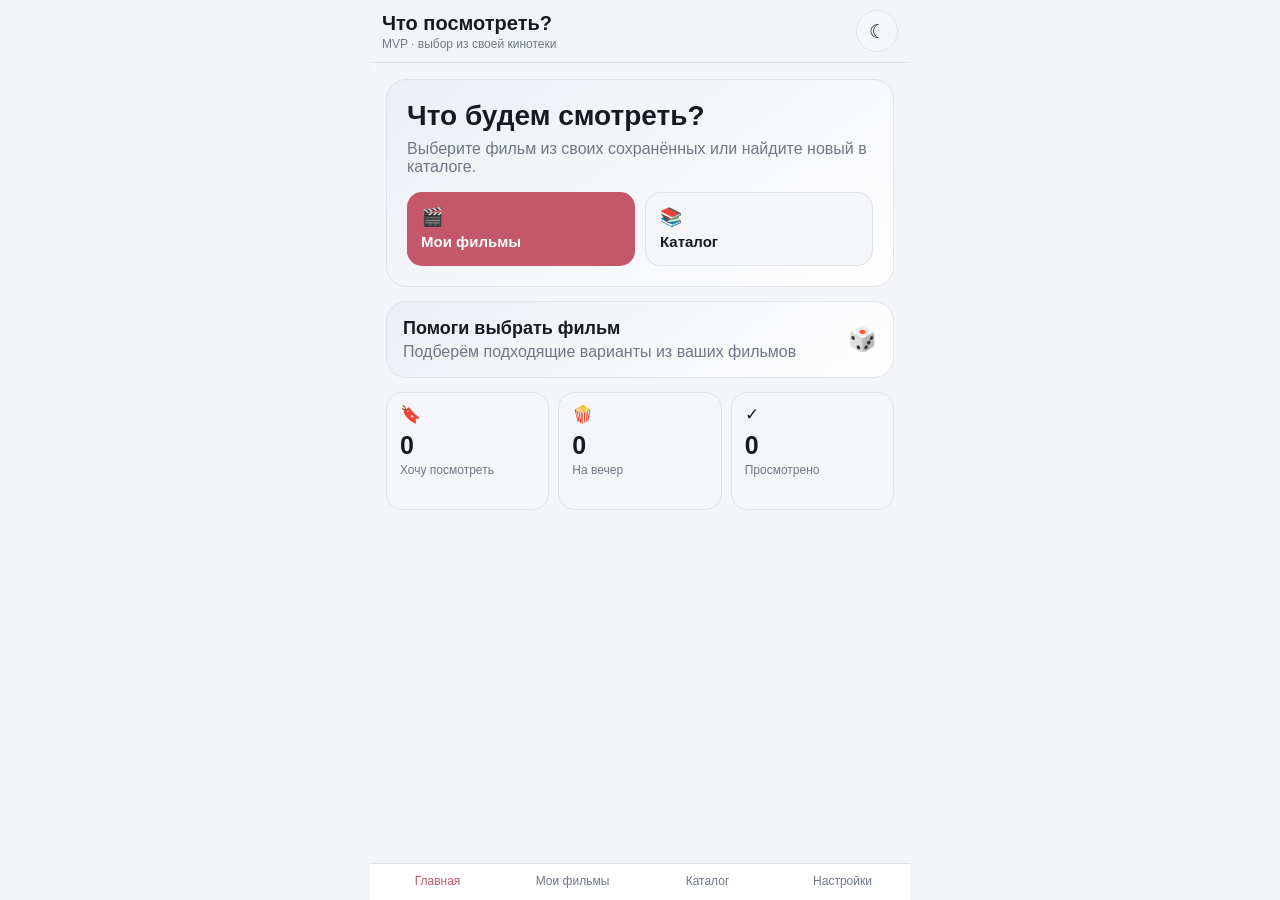
==== commit 56820e8a: "Add files via upload" ====
--- a/index.html
+++ b/index.html
@@ -165,6 +165,20 @@
 .similar-card .bookmark-btn{position:absolute;right:14px;top:14px;width:34px;height:34px;background:color-mix(in srgb,var(--panel) 86%,transparent)}
 .similar-meta{font-size:12px;color:var(--muted)}
 .catalog-note{font-size:13px;color:var(--muted);line-height:1.4}
+
+.catalog-discovery{margin-top:14px}
+.catalog-section-title{font-size:17px;font-weight:800;margin:0 0 10px}
+.catalog-quick-strip{display:flex;gap:8px;overflow-x:auto;margin:0 -16px 18px;padding:0 42px 4px 16px;scroll-padding-inline:16px;scrollbar-width:none}
+.catalog-quick-strip::-webkit-scrollbar{display:none}
+.catalog-quick-chip{flex:0 0 auto;border:1px solid var(--line);background:var(--panel2);color:var(--text);border-radius:999px;padding:9px 12px;font-weight:750;white-space:nowrap}
+.catalog-quick-chip.active{background:var(--accent);border-color:var(--accent);color:var(--accentText)}
+.catalog-starter-strip{display:flex;gap:10px;overflow-x:auto;margin:0 -16px;padding:0 16px 6px;scrollbar-width:none}
+.catalog-starter-strip::-webkit-scrollbar{display:none}
+.catalog-starter-card{position:relative;flex:0 0 132px;background:var(--panel);border:1px solid var(--line);border-radius:17px;padding:9px;cursor:pointer}
+.catalog-starter-card .poster{width:100%;aspect-ratio:2/3;margin-bottom:9px}
+.catalog-starter-card h4{font-size:14px;line-height:1.25;margin:0 0 6px}
+.catalog-starter-card .bookmark-btn{position:absolute;right:14px;top:14px;width:34px;height:34px;background:color-mix(in srgb,var(--panel) 86%,transparent);border-radius:50%}
+.catalog-starter-meta{font-size:12px;color:var(--muted);line-height:1.35}
 .toast.show{display:flex}
 
 
@@ -406,14 +420,31 @@
 
   <div id="catalogActiveFilters" class="active-filters"></div>
 
-  <div class="card result-head">
-    <div>
-      <strong id="catalogResultCount">Найдено 0 фильмов</strong>
-      <div class="note">По общему каталогу</div>
-    </div>
-  </div>
-
-  <div id="catalogList"></div>
+  <div id="catalogDiscovery" class="catalog-discovery">
+    <h3 class="catalog-section-title">Быстрый выбор</h3>
+    <div class="catalog-quick-strip" aria-label="Быстрые фильтры каталога">
+      <button class="catalog-quick-chip" data-catalog-preset="comedy">😂 Комедия</button>
+      <button class="catalog-quick-chip" data-catalog-preset="thriller">🔥 Триллер</button>
+      <button class="catalog-quick-chip" data-catalog-preset="horror">😱 Ужасы</button>
+      <button class="catalog-quick-chip" data-catalog-preset="rating7">⭐ Рейтинг 7+</button>
+      <button class="catalog-quick-chip" data-catalog-preset="short">⏱ До 2 часов</button>
+      <button class="catalog-quick-chip" data-catalog-preset="new">🆕 Новые</button>
+    </div>
+
+    <h3 class="catalog-section-title">Можно начать с этого</h3>
+    <div id="catalogStarterList" class="catalog-starter-strip"></div>
+  </div>
+
+  <div id="catalogResultsBlock">
+    <div class="card result-head">
+      <div>
+        <strong id="catalogResultCount">Поиск по общему каталогу</strong>
+        <div class="note">По общему каталогу</div>
+      </div>
+    </div>
+
+    <div id="catalogList"></div>
+  </div>
 </section>
 
 <section id="rate" class="screen">
@@ -462,7 +493,7 @@
         <span>Жанры</span><span class="value" id="genreValue">Не выбраны ›</span>
       </button>
       <button class="filter-row" id="openRatingFilter">
-        <span>Рейтинг Кинопоиска</span><span class="value" id="ratingFilterValue">От 6.0 ›</span>
+        <span>Рейтинг Кинопоиска</span><span class="value" id="ratingFilterValue">Любой ›</span>
       </button>
       <button class="filter-row" id="openYearFilter">
         <span>Год выпуска</span><span class="value" id="yearFilterValue">Любой ›</span>
@@ -591,6 +622,8 @@
 
 const IMPORTED_MOVIES_KEY='movieAppImportedMoviesV1';
 const STATES_KEY='movieAppStatesV1';
+const SERVER_LIBRARY_MIGRATION_KEY='movieAppServerLibraryMigratedV1';
+const PENDING_LIBRARY_SYNC_KEY='movieAppPendingLibrarySyncV1';
 function readLocalJson(key,fallback){
   try{const value=JSON.parse(localStorage.getItem(key));return value??fallback}catch{return fallback}
 }
@@ -617,22 +650,133 @@
 let genres=[...new Set(movies.flatMap(m=>m.genres))].sort();
 const savedStates=readLocalJson(STATES_KEY,{});
 const states=Object.fromEntries(movies.map(m=>{
-  const fallback={status:['m13','m14'].includes(m.id)?'none':'watchlist',forTonight:false,userRating:null,watchedDate:null};
+  const fallback={status:m.kinopoiskId?'watchlist':'none',forTonight:false,userRating:null,watchedDate:null};
+  if(!m.kinopoiskId)return [m.id,fallback];
   const saved=savedStates[m.id]||{};
   return [m.id,{...fallback,...saved,forTonight:Boolean(saved.forTonight)}];
 }));
 function persistStates(){localStorage.setItem(STATES_KEY,JSON.stringify(states))}
+function readPendingLibrarySync(){return readLocalJson(PENDING_LIBRARY_SYNC_KEY,{})}
+function savePendingLibrarySync(value){localStorage.setItem(PENDING_LIBRARY_SYNC_KEY,JSON.stringify(value))}
+function localWatchedDateToIso(value){
+  const text=String(value||'').trim();
+  const match=text.match(/^(\d{2})\.(\d{2})\.(\d{4})$/);
+  return match?`${match[3]}-${match[2]}-${match[1]}T12:00:00.000Z`:(text||null);
+}
+function serverWatchedDate(value){
+  if(!value)return null;
+  const date=new Date(value);
+  if(Number.isNaN(date.getTime()))return String(value);
+  return String(date.getUTCDate()).padStart(2,'0')+'.'+String(date.getUTCMonth()+1).padStart(2,'0')+'.'+date.getUTCFullYear();
+}
+function libraryMovieSeed(movie){
+  return {
+    title:movie.title,originalTitle:movie.originalTitle||'',year:movie.year,type:movie.type,
+    genres:movie.genres||[],countries:movie.countries||[],kp:movie.kp,imdb:movie.imdb,time:movie.time||'',
+    posterUrl:movie.posterUrl||'',kpUrl:movie.kpUrl||'',imdbUrl:movie.imdbUrl||'',trailer:movie.trailer||''
+  };
+}
+function libraryPayloadForMovie(movie){
+  const st=states[movie.id]||{status:'none',forTonight:false,userRating:null,watchedDate:null};
+  return {
+    kinopoiskId:String(movie.kinopoiskId||''),status:st.status||'none',forTonight:Boolean(st.forTonight),
+    personalRating:st.userRating??null,watchedAt:localWatchedDateToIso(st.watchedDate),movie:libraryMovieSeed(movie)
+  };
+}
+async function sendLibraryMutation(payload){
+  const response=await fetch('/api/user-library',{method:'PATCH',headers:{'Content-Type':'application/json'},cache:'no-store',body:JSON.stringify(payload)});
+  const data=await response.json().catch(()=>({}));
+  if(!response.ok)throw new Error(data.error||'Не удалось сохранить изменение.');
+  return data;
+}
+async function syncLibraryState(id){
+  const movie=movies.find(item=>item.id===id);
+  if(!movie?.kinopoiskId)return;
+  const payload=libraryPayloadForMovie(movie);
+  const pending=readPendingLibrarySync();
+  pending[payload.kinopoiskId]=payload;
+  savePendingLibrarySync(pending);
+  try{
+    await sendLibraryMutation(payload);
+    const latest=readPendingLibrarySync();
+    delete latest[payload.kinopoiskId];
+    savePendingLibrarySync(latest);
+  }catch(error){console.warn('Library sync deferred:',error)}
+}
+async function flushPendingLibrarySync(){
+  const pending=readPendingLibrarySync();
+  for(const [kinopoiskId,payload] of Object.entries(pending)){
+    try{
+      await sendLibraryMutation(payload);
+      const latest=readPendingLibrarySync();delete latest[kinopoiskId];savePendingLibrarySync(latest);
+    }catch{break}
+  }
+}
+function normalizeServerLibraryMovie(item){
+  const movie=item?.movie||{};
+  return normalizeImportedMovie({
+    kinopoiskId:movie.kinopoiskId,title:movie.title,originalTitle:movie.originalTitle,year:movie.year,type:movie.type,
+    genres:movie.genres,countries:movie.countries,kp:movie.kp,imdb:movie.imdb,time:movie.time,desc:movie.desc,
+    posterUrl:movie.posterUrl,backdropUrl:movie.backdropUrl,kpUrl:movie.kpUrl,imdbUrl:movie.imdbUrl,trailer:movie.trailer,
+    enrichedAt:item.updatedAt||null
+  });
+}
+function applyServerLibrary(items){
+  let changedMovies=false;
+  for(const item of Array.isArray(items)?items:[]){
+    const kp=String(item.kinopoiskId||'');
+    if(!kp)continue;
+    let movie=movies.find(entry=>String(entry.kinopoiskId||'')===kp);
+    if(!movie&&item.movie){movie=normalizeServerLibraryMovie(item);movies.push(movie);changedMovies=true}
+    if(!movie)continue;
+    states[movie.id]={
+      status:item.status||'none',forTonight:Boolean(item.forTonight),
+      userRating:item.personalRating??null,watchedDate:serverWatchedDate(item.watchedAt)
+    };
+  }
+  if(changedMovies)genres=[...new Set(movies.flatMap(m=>m.genres))].sort();
+  persistImportedMovies();persistStates();
+  renderLibrary();renderCatalog();
+}
+async function migrateLocalLibraryToServer(){
+  if(localStorage.getItem(SERVER_LIBRARY_MIGRATION_KEY)==='1')return false;
+  const items=movies.filter(movie=>movie.kinopoiskId).map(libraryPayloadForMovie).filter(item=>item.status!=='none'||item.forTonight||item.personalRating!=null);
+  if(items.length){
+    const response=await fetch('/api/user-library',{method:'POST',headers:{'Content-Type':'application/json'},cache:'no-store',body:JSON.stringify({items})});
+    const data=await response.json().catch(()=>({}));
+    if(!response.ok)throw new Error(data.error||'Не удалось перенести кинотеку.');
+  }
+  localStorage.setItem(SERVER_LIBRARY_MIGRATION_KEY,'1');
+  return items.length>0;
+}
+async function initializeServerLibrary(){
+  try{
+    await flushPendingLibrarySync();
+    const migrated=await migrateLocalLibraryToServer();
+    const response=await fetch('/api/user-library',{cache:'no-store'});
+    const data=await response.json().catch(()=>({}));
+    if(!response.ok)throw new Error(data.error||'Не удалось загрузить кинотеку.');
+    applyServerLibrary(data.items||[]);
+    if(migrated)showToast('✓ Кинотека сохранена на сервере');
+  }catch(error){
+    console.warn('Server library unavailable, using local cache:',error);
+  }
+}
 function persistImportedMovies(){
   localStorage.setItem(IMPORTED_MOVIES_KEY,JSON.stringify(movies.filter(m=>m.imported).map(m=>({kinopoiskId:m.kinopoiskId,title:m.title,originalTitle:m.originalTitle,year:m.year,type:m.type,genres:m.genres,countries:m.countries,kp:m.kp,imdb:m.imdb,time:m.time,desc:m.desc,posterUrl:m.posterUrl,backdropUrl:m.backdropUrl,kpUrl:m.kpUrl,imdbUrl:m.imdbUrl,trailer:m.trailer,enrichedAt:m.enrichedAt}))));
 }
 let currentId=null,activeTab='watchlist',selectedRating=null,currentFilterContext='library';
 let detailOrigin=null;
 let restoringDetailOrigin=false;
-let libraryFilters={types:[],genres:[],rating:6,yearFrom:null,yearTo:null,yearLabel:'Любой'};
+let libraryFilters={types:[],genres:[],rating:0,yearFrom:null,yearTo:null,yearLabel:'Любой'};
 let catalogFilters={types:[],genres:[],rating:6,yearFrom:null,yearTo:null,yearLabel:'Любой'};
 let catalogResults=[];
 let catalogLoading=false;
 let catalogSearchTimer=null;
+let catalogStarterItems=[];
+let catalogStarterLoading=false;
+let activeCatalogPreset=null;
+const catalogPresetLabels={comedy:'Комедия',thriller:'Триллер',horror:'Ужасы',rating7:'Рейтинг 7+',short:'До 2 часов',new:'Новые'};
 let filters=libraryFilters;
 let draft=structuredClone(filters);
 let draftGenres=[];
@@ -668,7 +812,7 @@
   const navScreen=id==='detail'?(detailOrigin?.screen||'library'):id;
   $$('.nav button[data-screen]').forEach(b=>b.classList.toggle('active',b.dataset.screen===navScreen));
   if(id==='library')renderLibrary();
-  if(id==='catalog')renderCatalog();
+  if(id==='catalog'){renderCatalog();loadCatalogStarter();}
   requestAnimationFrame(()=>window.scrollTo({top:scrollTop,behavior}));
   updateStickyDetailBack();
 }
@@ -758,22 +902,57 @@
   persistStates();
   return local;
 }
+async function fetchCatalogItems(params){
+  const query=new URLSearchParams(params);
+  const response=await fetch('/api/catalog-search?'+query.toString(),{cache:'no-store'});
+  const data=await response.json().catch(()=>({}));
+  if(!response.ok)throw new Error(data.error||'Не удалось загрузить каталог.');
+  return (Array.isArray(data.items)?data.items:[]).map(catalogMovieFromApi);
+}
+async function loadCatalogStarter(){
+  if(catalogStarterItems.length||catalogStarterLoading)return;
+  catalogStarterLoading=true;
+  renderCatalog();
+  try{
+    catalogStarterItems=await fetchCatalogItems({preset:'starter',limit:'8'});
+  }catch(error){
+    showToast(error.message||'Не удалось загрузить подборку');
+  }finally{
+    catalogStarterLoading=false;
+    renderCatalog();
+  }
+}
+async function applyCatalogPreset(preset){
+  activeCatalogPreset=preset;
+  $('#catalogSearchInput').value='';
+  $('#clearCatalogSearch').classList.remove('show');
+  catalogLoading=true;
+  renderCatalog();
+  try{
+    catalogResults=await fetchCatalogItems({preset,limit:'30'});
+  }catch(error){
+    catalogResults=[];
+    showToast(error.message||'Не удалось применить быстрый выбор');
+  }finally{
+    catalogLoading=false;
+    renderCatalog();
+  }
+}
 async function searchSharedCatalog(){
   const q=$('#catalogSearchInput').value.trim();
   $('#clearCatalogSearch').classList.toggle('show',q.length>0);
+  activeCatalogPreset=null;
   if(q.length<2){
     catalogResults=[];
     catalogLoading=false;
     renderCatalog();
+    loadCatalogStarter();
     return;
   }
   catalogLoading=true;
   renderCatalog();
   try{
-    const response=await fetch('/api/catalog-search?q='+encodeURIComponent(q)+'&limit=30',{cache:'no-store'});
-    const data=await response.json().catch(()=>({}));
-    if(!response.ok)throw new Error(data.error||'Не удалось выполнить поиск.');
-    catalogResults=(Array.isArray(data.items)?data.items:[]).map(catalogMovieFromApi);
+    catalogResults=await fetchCatalogItems({q,limit:'30'});
   }catch(error){
     catalogResults=[];
     showToast(error.message||'Ошибка поиска по каталогу');
@@ -822,61 +1001,103 @@
   $$('[data-external]').forEach(el=>el.addEventListener('click',e=>{e.stopPropagation();window.open(el.dataset.external,'_blank')}));
   $$('[data-edit-rating]').forEach(el=>el.addEventListener('click',e=>{e.stopPropagation();openRating(el.dataset.editRating)}));
 }
-function filterItems(f){
+function filterItems(f,defaultRating=6){
   const items=[];
   if(f.types.length)items.push(['types',f.types.map(typeLabel).join(', ')]);
   if(f.genres.length)items.push(['genres',f.genres.length===1?f.genres[0]:f.genres[0]+' +'+(f.genres.length-1)]);
-  if(f.rating!==6)items.push(['rating','КП '+f.rating.toFixed(1)+'+']);
+  if(f.rating!==defaultRating&&f.rating>0)items.push(['rating','КП '+f.rating.toFixed(1)+'+']);
   if(f.yearFrom||f.yearTo)items.push(['year',f.yearLabel]);
   return items;
 }
-function clearFilter(f,key){
+function clearFilter(f,key,defaultRating=6){
   const next=structuredClone(f);
   if(key==='types')next.types=[];
   if(key==='genres')next.genres=[];
-  if(key==='rating')next.rating=6;
+  if(key==='rating')next.rating=defaultRating;
   if(key==='year'){next.yearFrom=null;next.yearTo=null;next.yearLabel='Любой'}
   return next;
 }
 function renderLibraryActiveFilters(){
-  const items=filterItems(libraryFilters);
+  const items=filterItems(libraryFilters,0);
   $('#activeFilters').innerHTML=items.map(([k,v])=>`<span class="filter-pill">${v}<button data-remove-library="${k}">×</button></span>`).join('');
   $('#filterCount').textContent=items.length?'('+items.length+')':'';
   $$('[data-remove-library]').forEach(b=>b.addEventListener('click',()=>{
-    libraryFilters=clearFilter(libraryFilters,b.dataset.removeLibrary);
+    libraryFilters=clearFilter(libraryFilters,b.dataset.removeLibrary,0);
     filters=libraryFilters;
     renderLibrary();
   }));
 }
 function renderCatalogActiveFilters(){
-  const items=filterItems(catalogFilters);
+  const items=filterItems(catalogFilters,6);
   $('#catalogActiveFilters').innerHTML=items.map(([k,v])=>`<span class="filter-pill">${v}<button data-remove-catalog="${k}">×</button></span>`).join('');
   $('#catalogFilterCount').textContent=items.length?'('+items.length+')':'';
   $$('[data-remove-catalog]').forEach(b=>b.addEventListener('click',()=>{
-    catalogFilters=clearFilter(catalogFilters,b.dataset.removeCatalog);
+    catalogFilters=clearFilter(catalogFilters,b.dataset.removeCatalog,6);
     filters=catalogFilters;
     renderCatalog();
   }));
 }
+function catalogSavedState(m){
+  const local=movies.find(item=>item.id===m.id||String(item.kinopoiskId||'')===String(m.kinopoiskId||''));
+  const st=local?states[local.id]:{status:'none',forTonight:false};
+  return {local,st,saved:st.status==='watchlist'};
+}
+function bindCatalogCardActions(scope=document){
+  scope.querySelectorAll('[data-catalog-open]').forEach(el=>el.addEventListener('click',()=>{
+    const all=[...catalogResults,...catalogStarterItems];
+    const movie=all.find(item=>item.id===el.dataset.catalogOpen);
+    if(movie)openMovie(ensureCatalogMovieLocal(movie).id);
+  }));
+  scope.querySelectorAll('[data-catalog-bookmark]').forEach(el=>el.addEventListener('click',e=>{
+    e.stopPropagation();
+    const all=[...catalogResults,...catalogStarterItems];
+    const movie=all.find(item=>item.id===el.dataset.catalogBookmark);
+    if(movie)toggleWatchlist(ensureCatalogMovieLocal(movie).id);
+  }));
+  scope.querySelectorAll('[data-catalog-external]').forEach(el=>el.addEventListener('click',e=>{
+    e.stopPropagation();
+    if(el.dataset.catalogExternal)window.open(el.dataset.catalogExternal,'_blank');
+  }));
+}
+function renderCatalogStarter(){
+  const box=$('#catalogStarterList');
+  if(catalogStarterLoading&&!catalogStarterItems.length){
+    box.innerHTML='<div class="card empty" style="flex:0 0 100%">Подбираем несколько вариантов…</div>';
+    return;
+  }
+  box.innerHTML=catalogStarterItems.map(m=>{
+    const {saved}=catalogSavedState(m);
+    return `<article class="catalog-starter-card" data-catalog-open="${m.id}">
+      <button class="bookmark-btn ${saved?'saved':''}" data-catalog-bookmark="${m.id}" aria-label="${saved?'Удалить из «Хочу посмотреть»':'Добавить в «Хочу посмотреть»'}">${bookmarkIcon(saved)}</button>
+      ${posterMarkup(m)}
+      <h4>${escapeHtml(m.title)}</h4>
+      <div class="catalog-starter-meta">КП ${ratingText(m.kp)} · ${yearText(m.year)}</div>
+      <div class="genre-line">${m.genres.slice(0,2).map(escapeHtml).join(' · ')}</div>
+    </article>`;
+  }).join('')||'<div class="card empty" style="flex:0 0 100%">Подборка пока формируется.</div>';
+  bindCatalogCardActions(box);
+}
 function renderCatalog(){
   const query=$('#catalogSearchInput').value.trim();
+  const hasIntent=query.length>=2||Boolean(activeCatalogPreset);
+  $('#catalogDiscovery').style.display=hasIntent?'none':'block';
+  $('#catalogResultsBlock').style.display=hasIntent?'block':'none';
+  $$('.catalog-quick-chip').forEach(chip=>chip.classList.toggle('active',chip.dataset.catalogPreset===activeCatalogPreset));
+  renderCatalogActiveFilters();
+
+  if(!hasIntent){
+    renderCatalogStarter();
+    return;
+  }
+
   const list=visibleCatalogMovies(catalogFilters);
-  if(query.length<2){
-    $('#catalogList').innerHTML='<div class="card empty">Введите хотя бы 2 буквы названия. Каталог не показывает бесконечную ленту — только результаты поиска.</div>';
-    $('#catalogResultCount').textContent='Поиск по общему каталогу';
-    renderCatalogActiveFilters();
+  if(catalogLoading){
+    $('#catalogList').innerHTML='<div class="card empty">Подбираем фильмы…</div>';
+    $('#catalogResultCount').textContent=activeCatalogPreset?catalogPresetLabels[activeCatalogPreset]:'Поиск…';
     return;
   }
-  if(catalogLoading){
-    $('#catalogList').innerHTML='<div class="card empty">Ищем в общем каталоге…</div>';
-    $('#catalogResultCount').textContent='Поиск…';
-    renderCatalogActiveFilters();
-    return;
-  }
   $('#catalogList').innerHTML=list.map(m=>{
-    const local=movies.find(item=>item.id===m.id||String(item.kinopoiskId||'')===String(m.kinopoiskId||''));
-    const st=local?states[local.id]:{status:'none',forTonight:false};
-    const saved=st.status==='watchlist';
+    const {st,saved}=catalogSavedState(m);
     const status=st.status==='watched'?'<span class="badge ok">Просмотрено</span>':
       saved&&st.forTonight?'<span class="badge ok">🌙 На вечер</span>':
       saved?'<span class="badge">В моих фильмах</span>':'';
@@ -895,23 +1116,10 @@
         <div class="status-row">${status}</div>
       </div>
     </article>`;
-  }).join('')||'<div class="card empty">По этому названию в общем каталоге пока ничего не найдено.</div>';
+  }).join('')||'<div class="card empty">По выбранным условиям в общем каталоге пока ничего не найдено.</div>';
   const n=list.length;
-  $('#catalogResultCount').textContent='Найдено '+n+' '+(n===1?'фильм':n>=2&&n<=4?'фильма':'фильмов');
-  renderCatalogActiveFilters();
-  $$('[data-catalog-open]').forEach(el=>el.addEventListener('click',()=>{
-    const movie=catalogResults.find(item=>item.id===el.dataset.catalogOpen);
-    if(movie)openMovie(ensureCatalogMovieLocal(movie).id);
-  }));
-  $$('[data-catalog-bookmark]').forEach(el=>el.addEventListener('click',e=>{
-    e.stopPropagation();
-    const movie=catalogResults.find(item=>item.id===el.dataset.catalogBookmark);
-    if(movie)toggleWatchlist(ensureCatalogMovieLocal(movie).id);
-  }));
-  $$('[data-catalog-external]').forEach(el=>el.addEventListener('click',e=>{
-    e.stopPropagation();
-    if(el.dataset.catalogExternal)window.open(el.dataset.catalogExternal,'_blank');
-  }));
+  $('#catalogResultCount').textContent=activeCatalogPreset?`${catalogPresetLabels[activeCatalogPreset]} · ${n}`:'Найдено '+n+' '+(n===1?'фильм':n>=2&&n<=4?'фильма':'фильмов');
+  bindCatalogCardActions($('#catalogResultsBlock'));
 }
 function openMovie(id){
   const wasDetail=activeScreenId()==='detail';
@@ -990,7 +1198,7 @@
 }
 function updateFilterSummary(){
   $('#genreValue').textContent=draft.genres.length?(draft.genres.length===1?draft.genres[0]:draft.genres[0]+' +'+(draft.genres.length-1))+' ›':'Не выбраны ›';
-  $('#ratingFilterValue').textContent='От '+draft.rating.toFixed(1)+' ›';
+  $('#ratingFilterValue').textContent=draft.rating>0?'От '+draft.rating.toFixed(1)+' ›':'Любой ›';
   $('#yearFilterValue').textContent=draft.yearLabel+' ›';
   $$('#typeOptions .choice').forEach(b=>{
     const v=b.dataset.value;
@@ -1004,8 +1212,8 @@
   $$('[data-genre]').forEach(b=>b.addEventListener('click',()=>{const g=b.dataset.genre;draftGenres=draftGenres.includes(g)?draftGenres.filter(x=>x!==g):[...draftGenres,g];renderGenreList()}));
 }
 function renderRatingFilter(){
-  const vals=[5,5.5,6,6.5,7,7.5,8,8.5,9,9.5,10];
-  $('#ratingFilterList').innerHTML=vals.map(v=>`<button class="list-option ${draft.rating===v?'active':''}" data-kp-rating="${v}"><span>От ${v.toFixed(1)}</span><span class="check">${draft.rating===v?'✓':''}</span></button>`).join('');
+  const vals=[0,5,5.5,6,6.5,7,7.5,8,8.5,9,9.5,10];
+  $('#ratingFilterList').innerHTML=vals.map(v=>`<button class="list-option ${draft.rating===v?'active':''}" data-kp-rating="${v}"><span>${v===0?'Любой':'От '+v.toFixed(1)}</span><span class="check">${draft.rating===v?'✓':''}</span></button>`).join('');
   $$('[data-kp-rating]').forEach(b=>b.addEventListener('click',()=>{draft.rating=Number(b.dataset.kpRating);closeOverlay('ratingOverlay');updateFilterSummary()}));
 }
 function setYearPreset(label,from,to){
@@ -1054,6 +1262,7 @@
   openOverlay('filterOverlay');
 });
 $('#catalogSearchInput').addEventListener('input',()=>{
+  activeCatalogPreset=null;
   clearTimeout(catalogSearchTimer);
   catalogSearchTimer=setTimeout(searchSharedCatalog,350);
 });
@@ -1061,10 +1270,13 @@
   clearTimeout(catalogSearchTimer);
   $('#catalogSearchInput').value='';
   $('#clearCatalogSearch').classList.remove('show');
+  activeCatalogPreset=null;
   catalogResults=[];
   renderCatalog();
+  loadCatalogStarter();
   $('#catalogSearchInput').focus();
 });
+$$('[data-catalog-preset]').forEach(b=>b.addEventListener('click',()=>applyCatalogPreset(b.dataset.catalogPreset)));
 $('#openCatalogFilters').addEventListener('click',()=>{
   currentFilterContext='catalog';
   filters=catalogFilters;
@@ -1090,7 +1302,7 @@
   closeOverlay('yearOverlay');updateFilterSummary();
 });
 $('#resetFilters').addEventListener('click',()=>{
-  draft={types:[],genres:[],rating:6,yearFrom:null,yearTo:null,yearLabel:'Любой'};
+  draft={types:[],genres:[],rating:currentFilterContext==='library'?0:6,yearFrom:null,yearTo:null,yearLabel:'Любой'};
   updateFilterSummary();
 });
 $('#applyFilters').addEventListener('click',()=>{
@@ -1100,8 +1312,8 @@
   else renderLibrary();
 });
 
-$('#tonightBtn').addEventListener('click',()=>{states[currentId].status='watchlist';states[currentId].forTonight=true;persistStates();renderDetail();renderLibrary();renderCatalog();showToast('✓ Добавлено в «На вечер»')});
-$('#cancelTonightBtn').addEventListener('click',()=>{states[currentId].forTonight=false;persistStates();renderDetail();renderLibrary();renderCatalog();showToast('Убрано из «На вечер»')});
+$('#tonightBtn').addEventListener('click',()=>{states[currentId].status='watchlist';states[currentId].forTonight=true;persistStates();syncLibraryState(currentId);renderDetail();renderLibrary();renderCatalog();showToast('✓ Добавлено в «На вечер»')});
+$('#cancelTonightBtn').addEventListener('click',()=>{states[currentId].forTonight=false;persistStates();syncLibraryState(currentId);renderDetail();renderLibrary();renderCatalog();showToast('Убрано из «На вечер»')});
 $('#markWatchedBtn').addEventListener('click',()=>openRating());
 $('#personalRating').addEventListener('click',()=>openRating());
 $$('#ratingGrid button').forEach((b,i)=>b.addEventListener('click',()=>{selectedRating=i+1;renderRating()}));
@@ -1109,7 +1321,7 @@
 $('#saveRatingBtn').addEventListener('click',()=>{
   if(selectedRating==null){showToast('Выберите оценку');return}
   const d=new Date(),date=String(d.getDate()).padStart(2,'0')+'.'+String(d.getMonth()+1).padStart(2,'0')+'.'+d.getFullYear();
-  states[currentId].status='watched';states[currentId].forTonight=false;states[currentId].userRating=selectedRating;states[currentId].watchedDate=date;persistStates();
+  states[currentId].status='watched';states[currentId].forTonight=false;states[currentId].userRating=selectedRating;states[currentId].watchedDate=date;persistStates();syncLibraryState(currentId);
   renderLibrary();renderDetail();go('detail');showToast('✓ Просмотр сохранён');
 });
 
@@ -1124,7 +1336,7 @@
 });
 function addToWatchlist(id){
   states[id].status='watchlist';
-  states[id].forTonight=false;persistStates();
+  states[id].forTonight=false;persistStates();syncLibraryState(id);
   renderLibrary();
   renderCatalog();
   if(currentId===id&&$('#detail').classList.contains('active')){
@@ -1136,7 +1348,7 @@
 function removeFromWatchlist(id){
   if(states[id].status!=='watchlist')return;
   states[id].status='none';
-  states[id].forTonight=false;persistStates();
+  states[id].forTonight=false;persistStates();syncLibraryState(id);
   renderLibrary();
   renderCatalog();
   if(currentId===id&&$('#detail').classList.contains('active')){
@@ -1262,6 +1474,10 @@
   genres=[...new Set(movies.flatMap(m=>m.genres))].sort();
   persistImportedMovies();
   persistStates();
+  if(localStorage.getItem(SERVER_LIBRARY_MIGRATION_KEY)==='1'){
+    const newlyAdded=movies.filter(movie=>movie.imported&&movie.kinopoiskId&&states[movie.id]?.status==='watchlist');
+    Promise.allSettled(newlyAdded.slice(-added).map(movie=>syncLibraryState(movie.id)));
+  }
   return {added,skipped};
 }
 $('#openImport').addEventListener('click',()=>{
@@ -1373,9 +1589,9 @@
 $('#settingsBtn').addEventListener('click',()=>{applyTheme(themeChoice);openOverlay('settingsOverlay')});
 matchMedia('(prefers-color-scheme: dark)').addEventListener?.('change',()=>{if(themeChoice==='system')updateThemeIcon()});
 applyTheme(themeChoice);
-history.replaceState({appScreen:'home'},'');
 renderLibrary();
 renderCatalog();
+initializeServerLibrary();
 </script>
 </body>
 </html>
